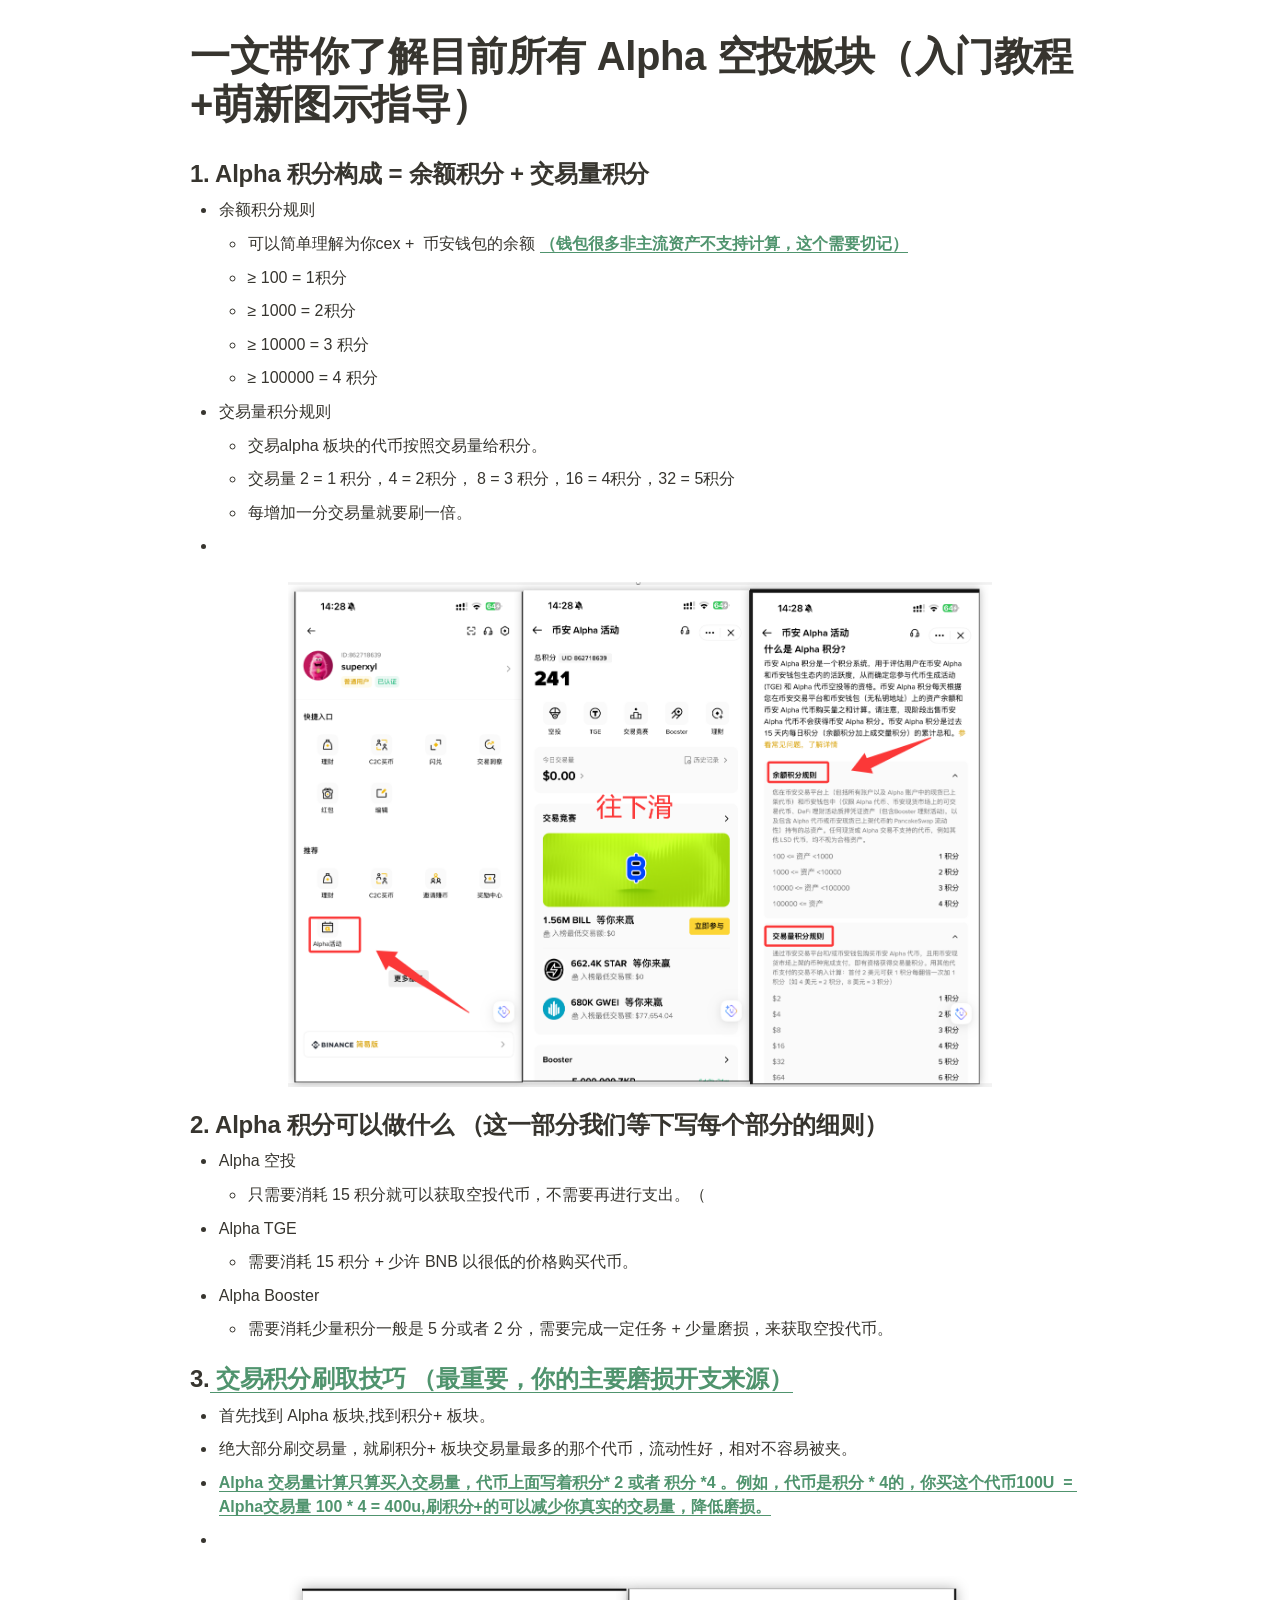
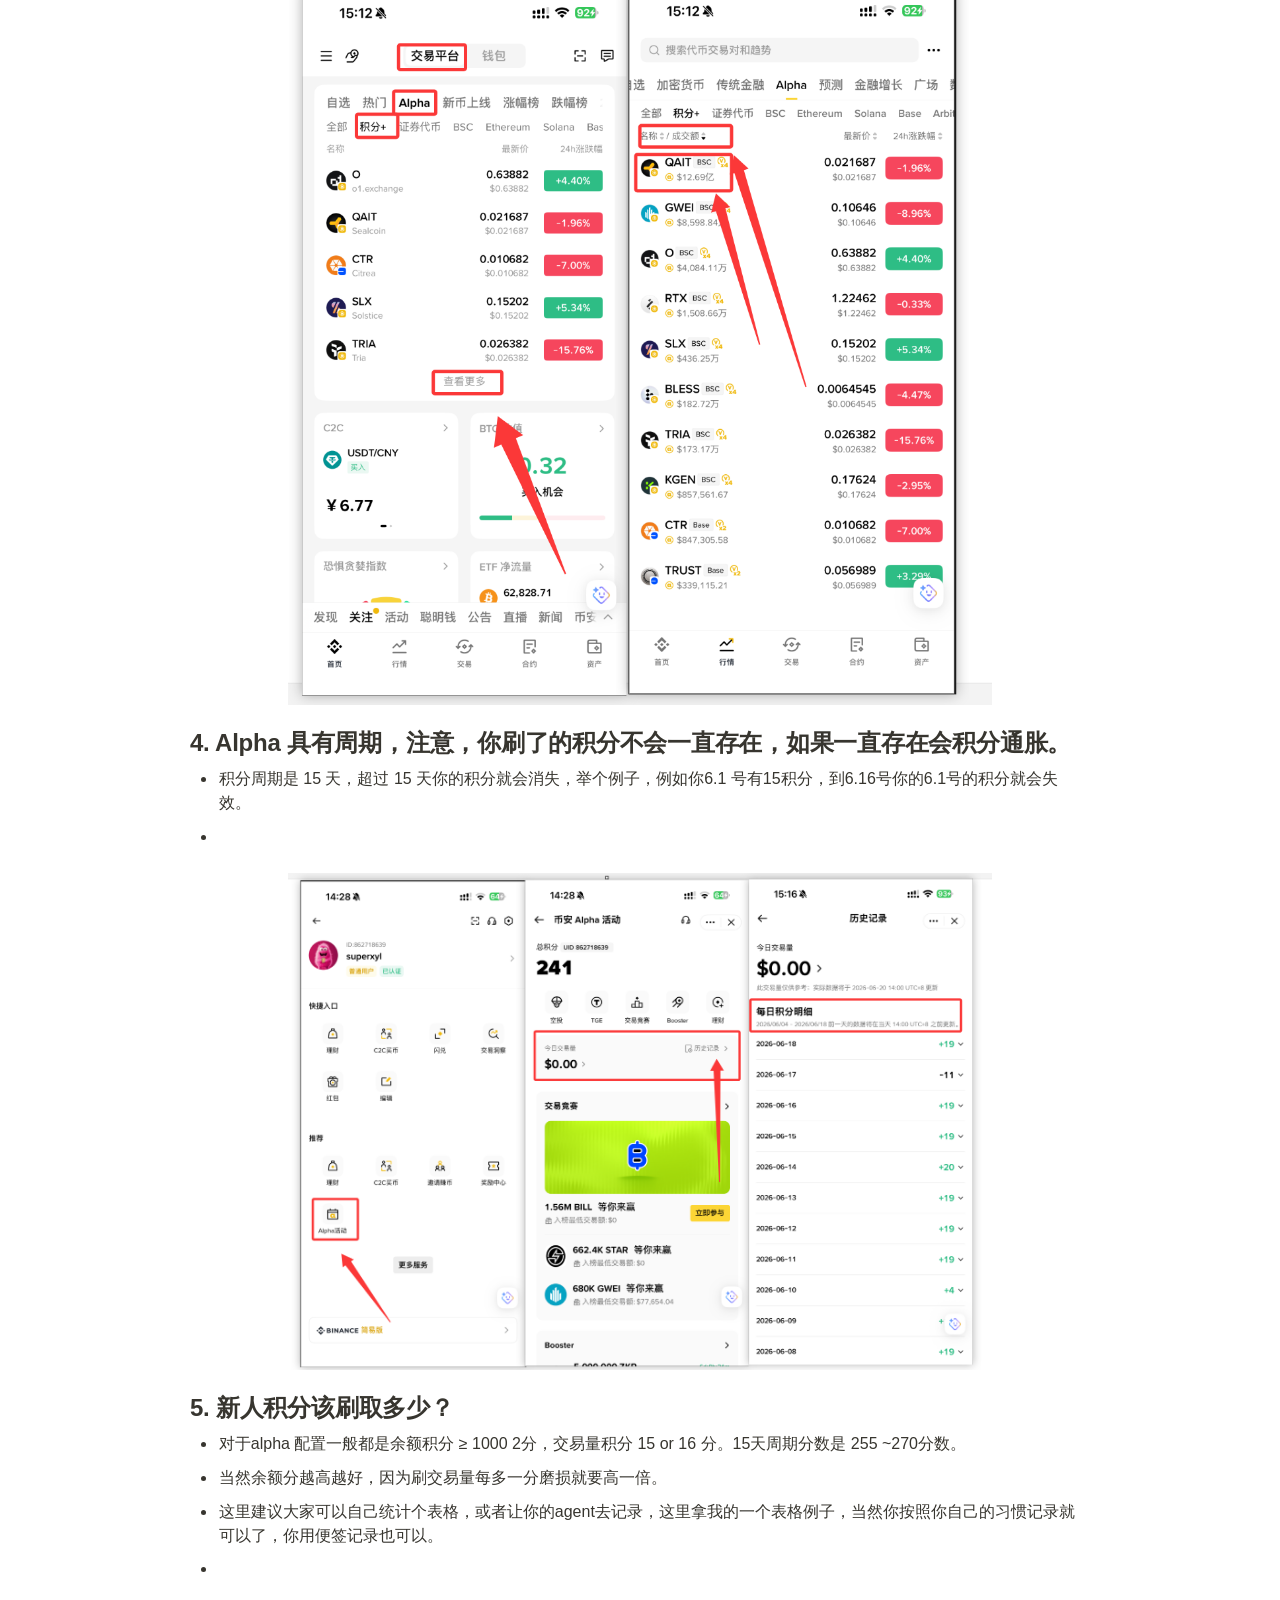
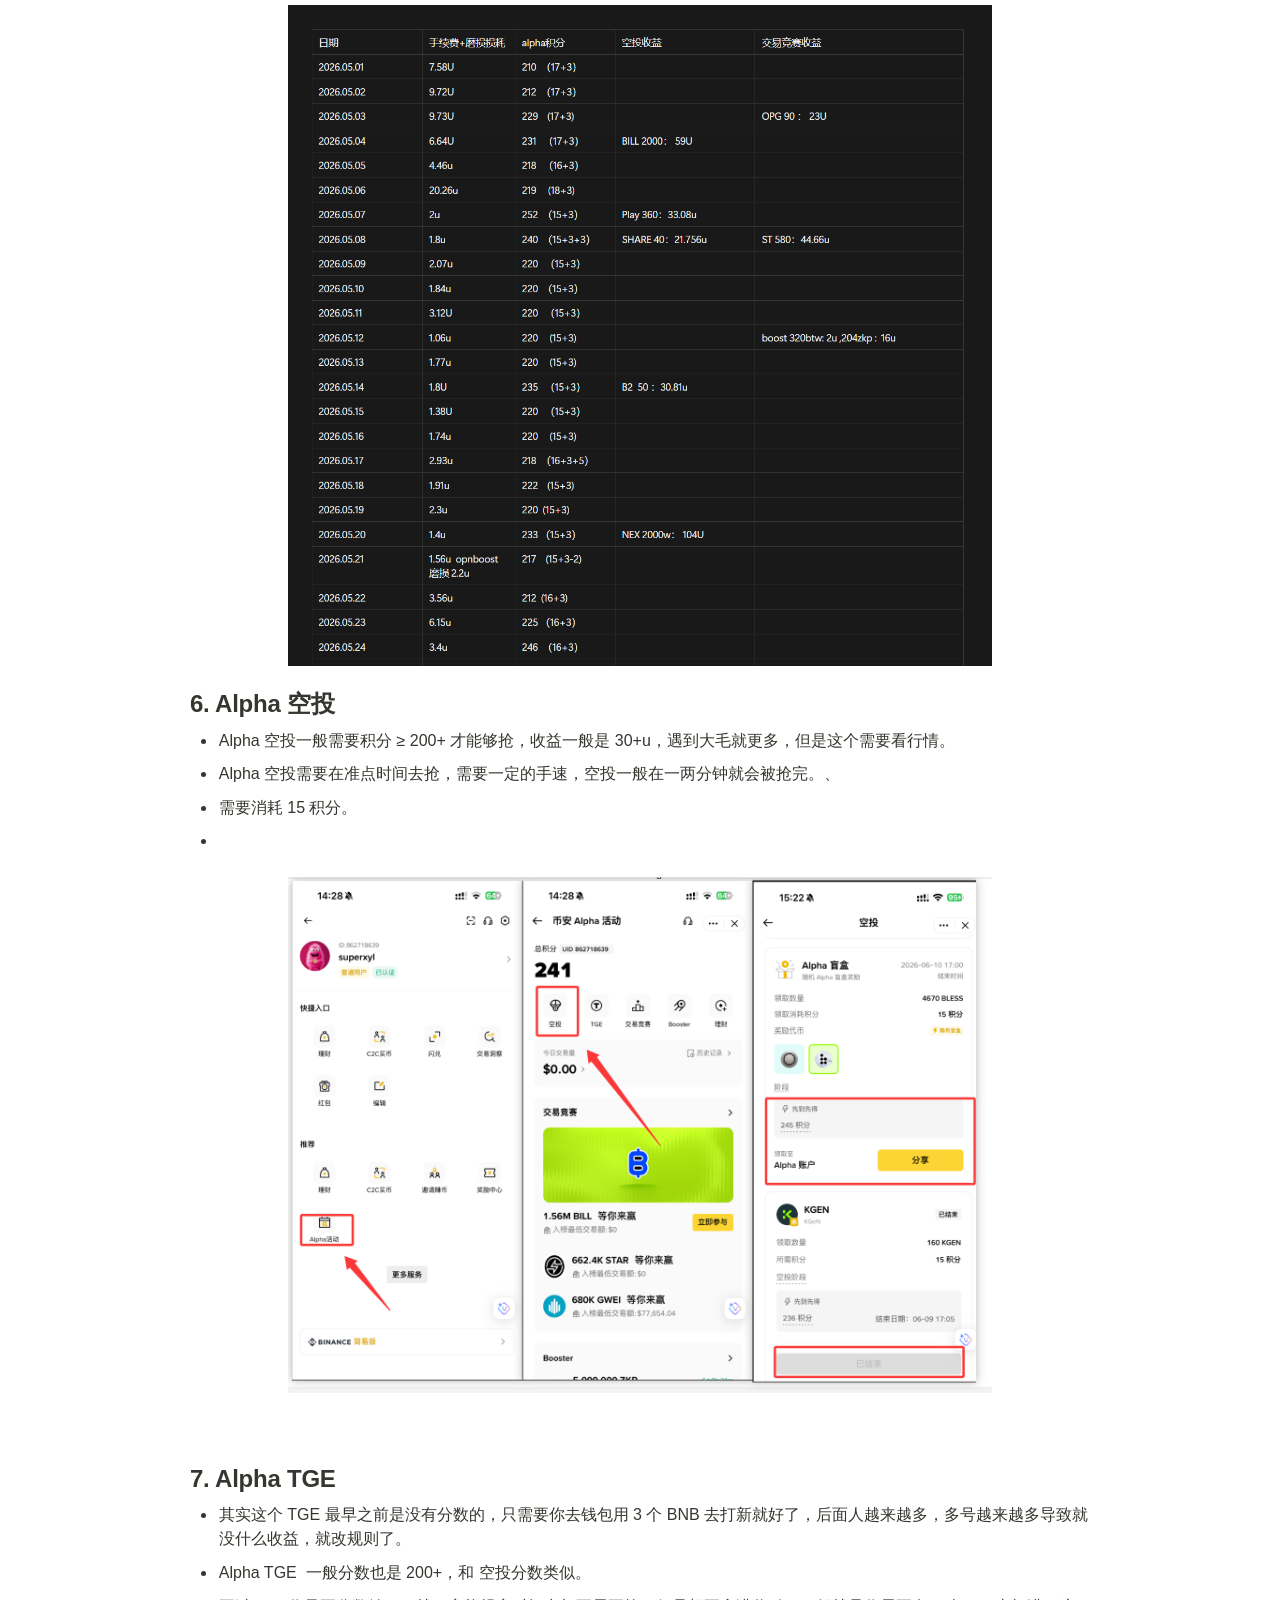
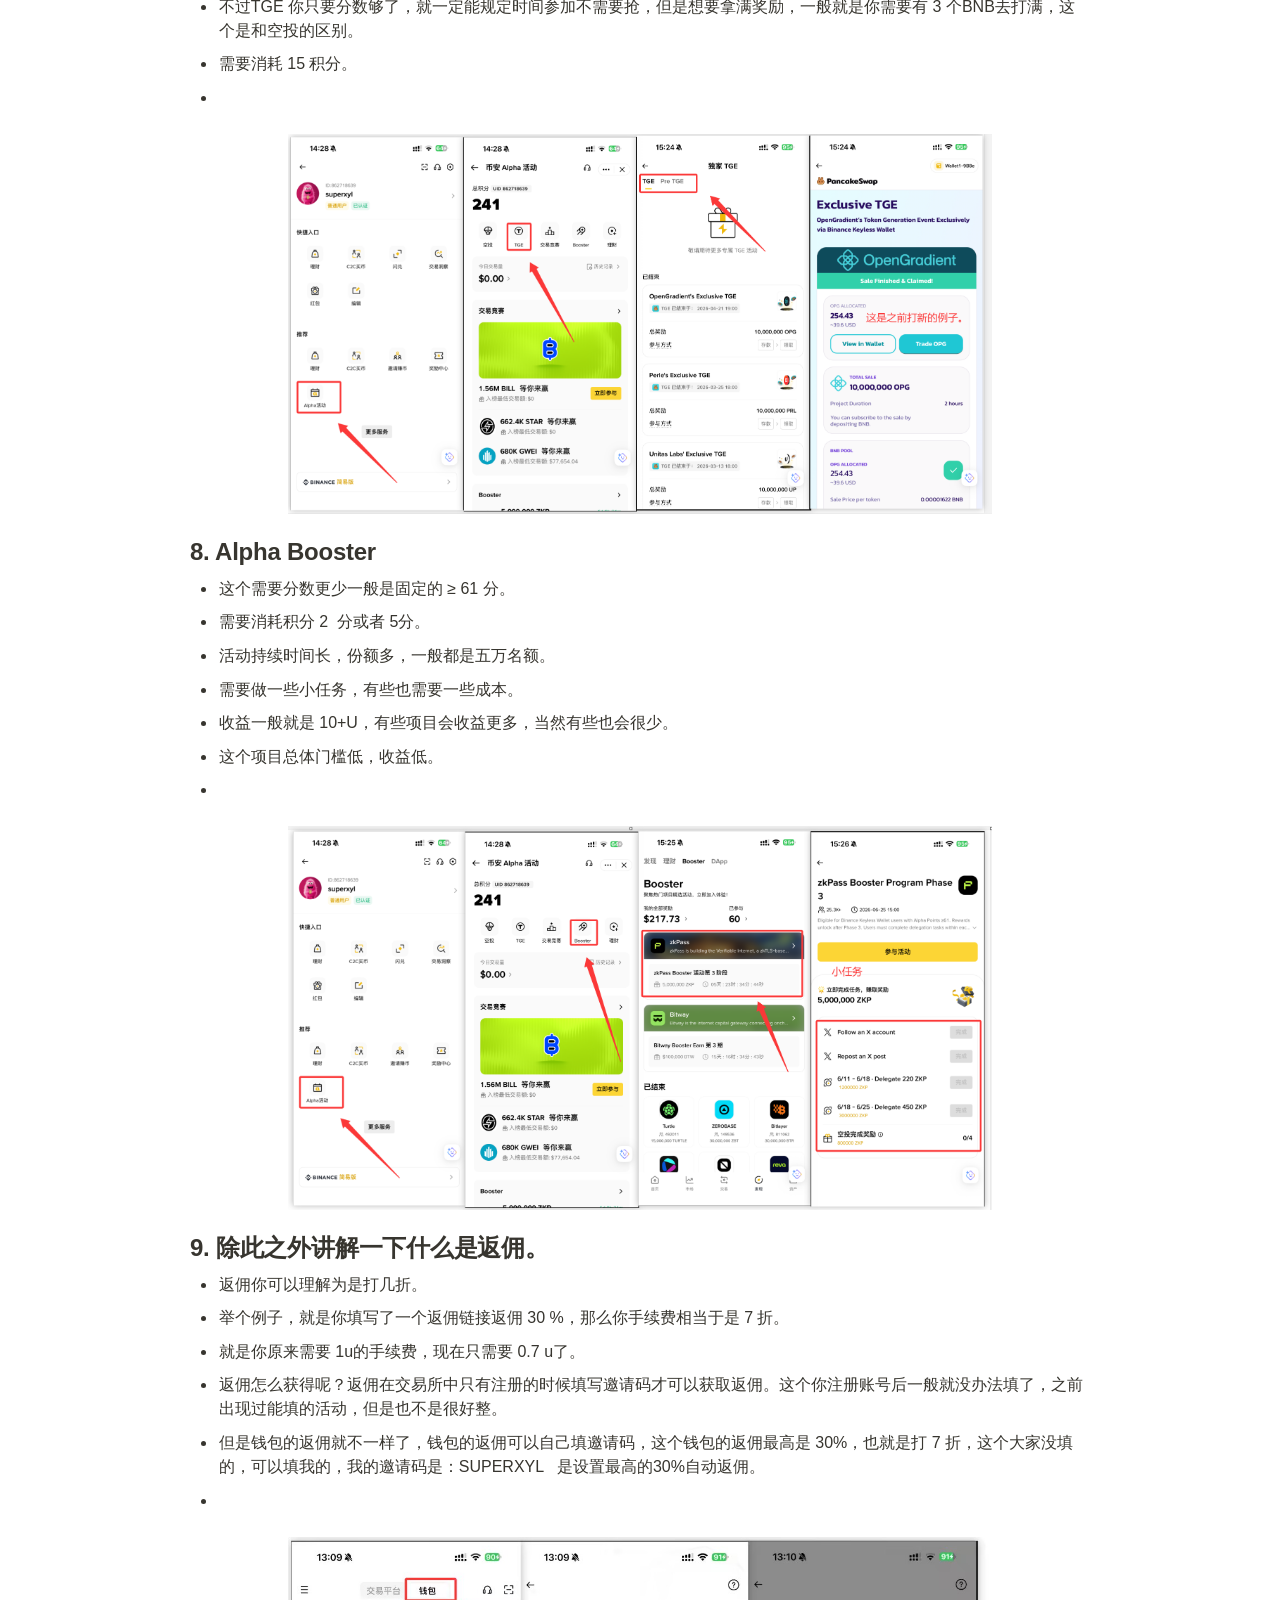
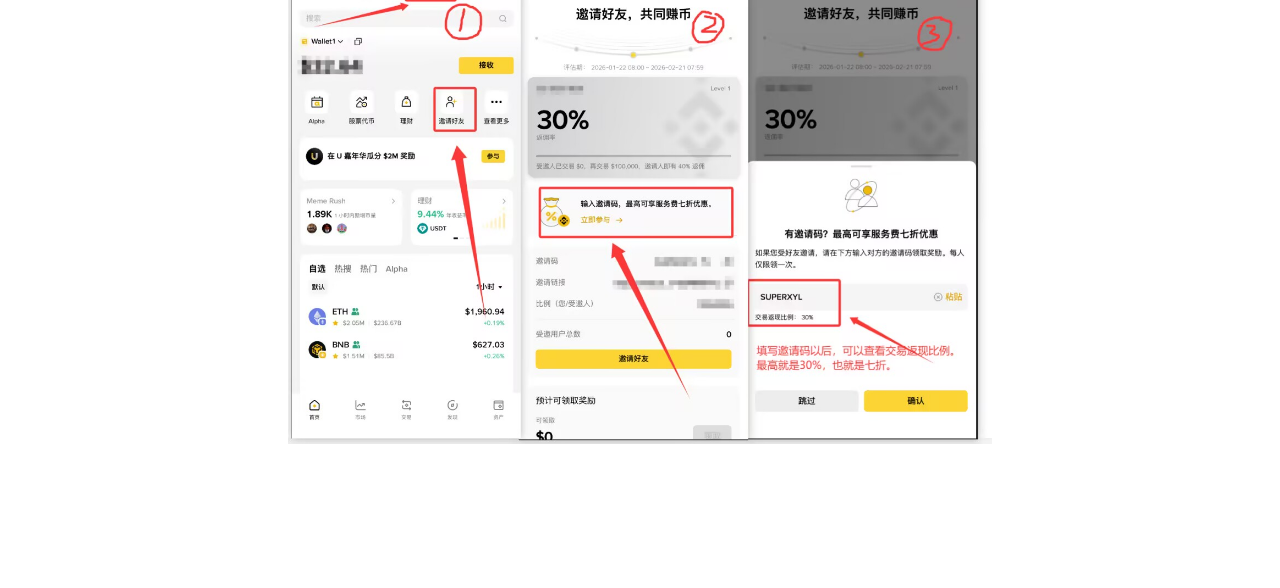
==== assets/tutorials/alpha-notion/index.html @ 0f8d26b8 "Embed Alpha Notion guide" ====
<html><head><meta http-equiv="Content-Type" content="text/html; charset=utf-8"/><title>一文带你了解目前所有 Alpha 空投板块（入门教程+萌新图示指导）</title><style>
/* cspell:disable-file */
/* webkit printing magic: print all background colors */
html {
	-webkit-print-color-adjust: exact;
}
* {
	box-sizing: border-box;
	-webkit-print-color-adjust: exact;
}

html,
body {
	margin: 0;
	padding: 0;
}
@media only screen {
	body {
		margin: 2em auto;
		max-width: 900px;
		color: rgb(55, 53, 47);
	}
}

body {
	line-height: 1.5;
	white-space: pre-wrap;
}

a,
a.visited {
	color: inherit;
	text-decoration: underline;
}

.pdf-relative-link-path {
	font-size: 80%;
	color: #444;
}

h1,
h2,
h3 {
	letter-spacing: -0.01em;
	line-height: 1.2;
	font-weight: 600;
	margin-bottom: 0;
}

/* Override strong tags inside headings to maintain consistent weight */
h1 strong,
h2 strong,
h3 strong {
	font-weight: 600;
}

.page-title {
	font-size: 2.5rem;
	font-weight: 700;
	margin-top: 0;
	margin-bottom: 0.75em;
}

h1 {
	font-size: 1.875rem;
	margin-top: 1.875rem;
}

h2 {
	font-size: 1.5rem;
	margin-top: 1.5rem;
}

h3 {
	font-size: 1.25rem;
	margin-top: 1.25rem;
}

.source {
	border: 1px solid #ddd;
	border-radius: 3px;
	padding: 1.5em;
	word-break: break-all;
}

.callout {
	border-radius: 10px;
	padding: 1rem;
}

figure {
	margin: 1.25em 0;
	page-break-inside: avoid;
}

figcaption {
	opacity: 0.5;
	font-size: 85%;
	margin-top: 0.5em;
}

mark {
	background-color: transparent;
}

.indented {
	padding-left: 1.5em;
}

hr {
	background: transparent;
	display: block;
	width: 100%;
	height: 1px;
	visibility: visible;
	border: none;
	border-bottom: 1px solid rgba(55, 53, 47, 0.09);
}

img {
	max-width: 100%;
}

@media only print {
	img {
		max-height: 100vh;
		object-fit: contain;
	}

	table.collection-content {
		width: 100%;
		table-layout: fixed;
	}

	table.collection-content th,
	table.collection-content td {
		overflow-wrap: anywhere;
	}

	table.collection-content td > .user,
	table.collection-content td > time {
		white-space: pre-wrap;
	}
}

@page {
	margin: 1in;
}

.collection-content-wrapper {
	overflow-x: auto;
}

@media only print {
	.collection-content-wrapper {
		overflow-x: visible;
	}
}

.collection-content {
	font-size: 0.875rem;
}

.collection-content td {
	white-space: pre-wrap;
	word-break: break-word;
}

.column-list {
	display: flex;
	gap: 46px;
}

.column {
	min-width: 0;
	overflow: hidden;
}

.column > *:first-child {
	margin-top: 0;
}

.table_of_contents-item {
	display: block;
	font-size: 0.875rem;
	line-height: 1.3;
	padding: 0.125rem;
}

.table_of_contents-indent-1 {
	margin-left: 1.5rem;
}

.table_of_contents-indent-2 {
	margin-left: 3rem;
}

.table_of_contents-indent-3 {
	margin-left: 4.5rem;
}

.table_of_contents-link {
	text-decoration: none;
	opacity: 0.7;
	border-bottom: 1px solid rgba(55, 53, 47, 0.18);
}

table,
th,
td {
	border: 1px solid rgba(55, 53, 47, 0.09);
}

table {
	border-collapse: collapse;
	border-left: none;
	border-right: none;
}

th,
td {
	font-weight: normal;
	padding: 0.25em 0.5em;
	line-height: 1.5;
	min-height: 1.5em;
	text-align: left;
}

th {
	color: rgba(55, 53, 47, 0.6);
}

ol,
ul {
	margin: 0;
	margin-block-start: 0.6em;
	margin-block-end: 0.6em;
}

li > ol:first-child,
li > ul:first-child {
	margin-block-start: 0.6em;
}

ul > li {
	list-style: disc;
}

ul.to-do-list {
	padding-inline-start: 0;
}

ul.to-do-list > li {
	list-style: none;
}

.to-do-children-checked {
	text-decoration: line-through;
	opacity: 0.375;
}

ul.toggle > li {
	list-style: none;
}

ul {
	padding-inline-start: 1.7em;
}

ul > li {
	padding-left: 0.1em;
}

ol {
	padding-inline-start: 1.6em;
}

ol.numbered-list.numbered-list-digits-2 {
	padding-inline-start: 2em;
}

ol.numbered-list.numbered-list-digits-3plus {
	padding-inline-start: 2.4em;
}

ol > li {
	padding-left: 0.2em;
}

.mono ol {
	padding-inline-start: 2em;
}

.mono ol > li {
	text-indent: -0.4em;
}

.toggle {
	padding-inline-start: 0em;
	list-style-type: none;
}

/* Indent toggle children */
.toggle > li > details {
	padding-left: 1.7em;
}

.toggle > li > details > summary {
	margin-left: -1.1em;
}

.selected-value {
	display: inline-block;
	padding: 0 0.5em;
	background: rgba(206, 205, 202, 0.5);
	border-radius: 3px;
	margin-right: 0.5em;
	margin-top: 0.3em;
	margin-bottom: 0.3em;
	white-space: nowrap;
}

.collection-title {
	display: inline-block;
	margin-right: 1em;
}

.page-description {
	margin-bottom: 2em;
}

.simple-table {
	margin-top: 1em;
	font-size: 0.875rem;
	empty-cells: show;
}
.simple-table td {
	height: 29px;
	min-width: 120px;
}

.simple-table th {
	height: 29px;
	min-width: 120px;
}

.simple-table-header-color {
	background: rgb(247, 246, 243);
	color: black;
}
.simple-table-header {
	font-weight: 500;
}

time {
	opacity: 0.5;
}

.icon {
	display: inline-flex;
	align-items: center;
	justify-content: center;
	max-width: 1.2em;
	max-height: 1.2em;
	text-decoration: none;
	vertical-align: text-bottom;
	margin-right: 0.5em;
}

img.icon {
	border-radius: 3px;
}

.callout img.notion-static-icon {
	width: 1em;
	height: 1em;
}

.callout p {
	margin: 0;
}

.callout h1,
.callout h2,
.callout h3 {
	margin: 0 0 0.6rem;
}

.user-icon {
	width: 1.5em;
	height: 1.5em;
	border-radius: 100%;
	margin-right: 0.5rem;
}

.user-icon-inner {
	font-size: 0.8em;
}

.text-icon {
	border: 1px solid #000;
	text-align: center;
}

.page-cover-image {
	display: block;
	object-fit: cover;
	width: 100%;
	max-height: 30vh;
}

.page-header-icon {
	font-size: 3rem;
	margin-bottom: 1rem;
}

.page-header-icon-with-cover {
	margin-top: -0.72em;
	margin-left: 0.07em;
}

.page-header-icon img {
	border-radius: 3px;
}

.link-to-page {
	margin: 1em 0;
	padding: 0;
	border: none;
	font-weight: 500;
}

p > .user {
	opacity: 0.5;
}

td > .user,
td > time {
	white-space: nowrap;
}

input[type="checkbox"] {
	transform: scale(1.5);
	margin-right: 0.6em;
	vertical-align: middle;
}

p {
	margin-top: 0.5em;
	margin-bottom: 0.5em;
}

.image {
	border: none;
	margin: 1.5em 0;
	padding: 0;
	border-radius: 0;
	text-align: center;
}

.code,
code {
	background: rgba(135, 131, 120, 0.15);
	border-radius: 3px;
	padding: 0.2em 0.4em;
	border-radius: 3px;
	font-size: 85%;
	tab-size: 2;
}

code {
	color: #eb5757;
}

.code {
	padding: 1.5em 1em;
}

.code-wrap {
	white-space: pre-wrap;
	word-break: break-all;
}

.code > code {
	background: none;
	padding: 0;
	font-size: 100%;
	color: inherit;
}

blockquote {
	font-size: 1em;
	margin: 1em 0;
	padding-left: 1em;
	border-left: 3px solid rgb(55, 53, 47);
}

blockquote.quote-large {
	font-size: 1.25em;
}

.bookmark {
	text-decoration: none;
	max-height: 8em;
	padding: 0;
	display: flex;
	width: 100%;
	align-items: stretch;
}

.bookmark-title {
	font-size: 0.85em;
	overflow: hidden;
	text-overflow: ellipsis;
	height: 1.75em;
	white-space: nowrap;
}

.bookmark-text {
	display: flex;
	flex-direction: column;
}

.bookmark-info {
	flex: 4 1 180px;
	padding: 12px 14px 14px;
	display: flex;
	flex-direction: column;
	justify-content: space-between;
}

.bookmark-image {
	width: 33%;
	flex: 1 1 180px;
	display: block;
	position: relative;
	object-fit: cover;
	border-radius: 1px;
}

.bookmark-description {
	color: rgba(55, 53, 47, 0.6);
	font-size: 0.75em;
	overflow: hidden;
	max-height: 4.5em;
	word-break: break-word;
}

.bookmark-href {
	font-size: 0.75em;
	margin-top: 0.25em;
}

.sans { font-family: ui-sans-serif, -apple-system, BlinkMacSystemFont, "Segoe UI Variable Display", "Segoe UI", Helvetica, "Apple Color Emoji", "Noto Sans Arabic", "Noto Sans Hebrew", Arial, sans-serif, "Segoe UI Emoji", "Segoe UI Symbol"; }
.code { font-family: "SFMono-Regular", Menlo, Consolas, "PT Mono", "Liberation Mono", Courier, monospace; }
.serif { font-family: Lyon-Text, Georgia, ui-serif, serif; }
.mono { font-family: iawriter-mono, Nitti, Menlo, Courier, monospace; }
.pdf .sans { font-family: Inter, ui-sans-serif, -apple-system, BlinkMacSystemFont, "Segoe UI Variable Display", "Segoe UI", Helvetica, "Apple Color Emoji", "Noto Sans Arabic", "Noto Sans Hebrew", Arial, sans-serif, "Segoe UI Emoji", "Segoe UI Symbol", 'Twemoji', 'Noto Color Emoji', 'Noto Sans CJK JP'; }
.pdf:lang(zh-CN) .sans { font-family: Inter, ui-sans-serif, -apple-system, BlinkMacSystemFont, "Segoe UI Variable Display", "Segoe UI", Helvetica, "Apple Color Emoji", "Noto Sans Arabic", "Noto Sans Hebrew", Arial, sans-serif, "Segoe UI Emoji", "Segoe UI Symbol", 'Twemoji', 'Noto Color Emoji', 'Noto Sans CJK SC'; }
.pdf:lang(zh-TW) .sans { font-family: Inter, ui-sans-serif, -apple-system, BlinkMacSystemFont, "Segoe UI Variable Display", "Segoe UI", Helvetica, "Apple Color Emoji", "Noto Sans Arabic", "Noto Sans Hebrew", Arial, sans-serif, "Segoe UI Emoji", "Segoe UI Symbol", 'Twemoji', 'Noto Color Emoji', 'Noto Sans CJK TC'; }
.pdf:lang(ko-KR) .sans { font-family: Inter, ui-sans-serif, -apple-system, BlinkMacSystemFont, "Segoe UI Variable Display", "Segoe UI", Helvetica, "Apple Color Emoji", "Noto Sans Arabic", "Noto Sans Hebrew", Arial, sans-serif, "Segoe UI Emoji", "Segoe UI Symbol", 'Twemoji', 'Noto Color Emoji', 'Noto Sans CJK KR'; }
.pdf .code { font-family: Source Code Pro, "SFMono-Regular", Menlo, Consolas, "PT Mono", "Liberation Mono", Courier, monospace, 'Twemoji', 'Noto Color Emoji', 'Noto Sans Mono CJK JP'; }
.pdf:lang(zh-CN) .code { font-family: Source Code Pro, "SFMono-Regular", Menlo, Consolas, "PT Mono", "Liberation Mono", Courier, monospace, 'Twemoji', 'Noto Color Emoji', 'Noto Sans Mono CJK SC'; }
.pdf:lang(zh-TW) .code { font-family: Source Code Pro, "SFMono-Regular", Menlo, Consolas, "PT Mono", "Liberation Mono", Courier, monospace, 'Twemoji', 'Noto Color Emoji', 'Noto Sans Mono CJK TC'; }
.pdf:lang(ko-KR) .code { font-family: Source Code Pro, "SFMono-Regular", Menlo, Consolas, "PT Mono", "Liberation Mono", Courier, monospace, 'Twemoji', 'Noto Color Emoji', 'Noto Sans Mono CJK KR'; }
.pdf .serif { font-family: PT Serif, Lyon-Text, Georgia, ui-serif, serif, 'Twemoji', 'Noto Color Emoji', 'Noto Serif CJK JP'; }
.pdf:lang(zh-CN) .serif { font-family: PT Serif, Lyon-Text, Georgia, ui-serif, serif, 'Twemoji', 'Noto Color Emoji', 'Noto Serif CJK SC'; }
.pdf:lang(zh-TW) .serif { font-family: PT Serif, Lyon-Text, Georgia, ui-serif, serif, 'Twemoji', 'Noto Color Emoji', 'Noto Serif CJK TC'; }
.pdf:lang(ko-KR) .serif { font-family: PT Serif, Lyon-Text, Georgia, ui-serif, serif, 'Twemoji', 'Noto Color Emoji', 'Noto Serif CJK KR'; }
.pdf .mono { font-family: PT Mono, iawriter-mono, Nitti, Menlo, Courier, monospace, 'Twemoji', 'Noto Color Emoji', 'Noto Sans Mono CJK JP'; }
.pdf:lang(zh-CN) .mono { font-family: PT Mono, iawriter-mono, Nitti, Menlo, Courier, monospace, 'Twemoji', 'Noto Color Emoji', 'Noto Sans Mono CJK SC'; }
.pdf:lang(zh-TW) .mono { font-family: PT Mono, iawriter-mono, Nitti, Menlo, Courier, monospace, 'Twemoji', 'Noto Color Emoji', 'Noto Sans Mono CJK TC'; }
.pdf:lang(ko-KR) .mono { font-family: PT Mono, iawriter-mono, Nitti, Menlo, Courier, monospace, 'Twemoji', 'Noto Color Emoji', 'Noto Sans Mono CJK KR'; }
.highlight-default {
	color: rgba(44, 44, 43, 1);
}
.highlight-gray {
	color: rgba(125, 122, 117, 1);
	fill: rgba(125, 122, 117, 1);
}
.highlight-brown {
	color: rgba(159, 118, 90, 1);
	fill: rgba(159, 118, 90, 1);
}
.highlight-orange {
	color: rgba(210, 123, 45, 1);
	fill: rgba(210, 123, 45, 1);
}
.highlight-yellow {
	color: rgba(203, 148, 52, 1);
	fill: rgba(203, 148, 52, 1);
}
.highlight-teal {
	color: rgba(80, 148, 110, 1);
	fill: rgba(80, 148, 110, 1);
}
.highlight-blue {
	color: rgba(56, 125, 201, 1);
	fill: rgba(56, 125, 201, 1);
}
.highlight-purple {
	color: rgba(154, 107, 180, 1);
	fill: rgba(154, 107, 180, 1);
}
.highlight-pink {
	color: rgba(193, 76, 138, 1);
	fill: rgba(193, 76, 138, 1);
}
.highlight-red {
	color: rgba(207, 81, 72, 1);
	fill: rgba(207, 81, 72, 1);
}
.highlight-default_background {
	color: rgba(44, 44, 43, 1);
}
.highlight-gray_background {
	background: rgba(42, 28, 0, 0.07);
}
.highlight-brown_background {
	background: rgba(139, 46, 0, 0.086);
}
.highlight-orange_background {
	background: rgba(224, 101, 1, 0.129);
}
.highlight-yellow_background {
	background: rgba(211, 168, 0, 0.137);
}
.highlight-teal_background {
	background: rgba(0, 100, 45, 0.09);
}
.highlight-blue_background {
	background: rgba(0, 124, 215, 0.094);
}
.highlight-purple_background {
	background: rgba(102, 0, 178, 0.078);
}
.highlight-pink_background {
	background: rgba(197, 0, 93, 0.086);
}
.highlight-red_background {
	background: rgba(223, 22, 0, 0.094);
}
.block-color-default {
	color: inherit;
	fill: inherit;
}
.block-color-gray {
	color: rgba(125, 122, 117, 1);
	fill: rgba(125, 122, 117, 1);
}
.block-color-brown {
	color: rgba(159, 118, 90, 1);
	fill: rgba(159, 118, 90, 1);
}
.block-color-orange {
	color: rgba(210, 123, 45, 1);
	fill: rgba(210, 123, 45, 1);
}
.block-color-yellow {
	color: rgba(203, 148, 52, 1);
	fill: rgba(203, 148, 52, 1);
}
.block-color-teal {
	color: rgba(80, 148, 110, 1);
	fill: rgba(80, 148, 110, 1);
}
.block-color-blue {
	color: rgba(56, 125, 201, 1);
	fill: rgba(56, 125, 201, 1);
}
.block-color-purple {
	color: rgba(154, 107, 180, 1);
	fill: rgba(154, 107, 180, 1);
}
.block-color-pink {
	color: rgba(193, 76, 138, 1);
	fill: rgba(193, 76, 138, 1);
}
.block-color-red {
	color: rgba(207, 81, 72, 1);
	fill: rgba(207, 81, 72, 1);
}
.block-color-default_background {
	color: inherit;
	fill: inherit;
}
.block-color-gray_background {
	background: rgba(240, 239, 237, 1);
}
.block-color-brown_background {
	background: rgba(245, 237, 233, 1);
}
.block-color-orange_background {
	background: rgba(251, 235, 222, 1);
}
.block-color-yellow_background {
	background: rgba(249, 243, 220, 1);
}
.block-color-teal_background {
	background: rgba(232, 241, 236, 1);
}
.block-color-blue_background {
	background: rgba(229, 242, 252, 1);
}
.block-color-purple_background {
	background: rgba(243, 235, 249, 1);
}
.block-color-pink_background {
	background: rgba(250, 233, 241, 1);
}
.block-color-red_background {
	background: rgba(252, 233, 231, 1);
}
.select-value-color-default { background-color: rgba(42, 28, 0, 0.07); }
.select-value-color-gray { background-color: rgba(28, 19, 1, 0.11); }
.select-value-color-brown { background-color: rgba(127, 51, 0, 0.156); }
.select-value-color-orange { background-color: rgba(196, 88, 0, 0.203); }
.select-value-color-yellow { background-color: rgba(209, 156, 0, 0.282); }
.select-value-color-green { background-color: rgba(0, 96, 38, 0.156); }
.select-value-color-blue { background-color: rgba(0, 118, 217, 0.203); }
.select-value-color-purple { background-color: rgba(92, 0, 163, 0.141); }
.select-value-color-pink { background-color: rgba(183, 0, 78, 0.152); }
.select-value-color-red { background-color: rgba(206, 24, 0, 0.164); }

.checkbox {
	display: inline-flex;
	vertical-align: text-bottom;
	width: 16;
	height: 16;
	background-size: 16px;
	margin-left: 2px;
	margin-right: 5px;
}

.checkbox-on {
	background-image: url("data:image/svg+xml;charset=UTF-8,%3Csvg%20width%3D%2216%22%20height%3D%2216%22%20viewBox%3D%220%200%2016%2016%22%20fill%3D%22none%22%20xmlns%3D%22http%3A%2F%2Fwww.w3.org%2F2000%2Fsvg%22%3E%0A%3Crect%20width%3D%2216%22%20height%3D%2216%22%20fill%3D%22%2358A9D7%22%2F%3E%0A%3Cpath%20d%3D%22M6.71429%2012.2852L14%204.9995L12.7143%203.71436L6.71429%209.71378L3.28571%206.2831L2%207.57092L6.71429%2012.2852Z%22%20fill%3D%22white%22%2F%3E%0A%3C%2Fsvg%3E");
}

.checkbox-off {
	background-image: url("data:image/svg+xml;charset=UTF-8,%3Csvg%20width%3D%2216%22%20height%3D%2216%22%20viewBox%3D%220%200%2016%2016%22%20fill%3D%22none%22%20xmlns%3D%22http%3A%2F%2Fwww.w3.org%2F2000%2Fsvg%22%3E%0A%3Crect%20x%3D%220.75%22%20y%3D%220.75%22%20width%3D%2214.5%22%20height%3D%2214.5%22%20fill%3D%22white%22%20stroke%3D%22%2336352F%22%20stroke-width%3D%221.5%22%2F%3E%0A%3C%2Fsvg%3E");
}
	
</style></head><body><article id="3847eb8c-e132-800d-9463-ddf21a50b45d" class="page sans"><header><h1 class="page-title" dir="auto">一文带你了解目前所有 Alpha 空投板块（入门教程+萌新图示指导）</h1><p class="page-description" dir="auto"></p></header><div class="page-body"><div style="display:contents" dir="auto"><h2 id="3847eb8c-e132-80e0-8a97-e5e31a679a03" class="">1. Alpha 积分构成 = 余额积分 + 交易量积分</h2></div><div style="display:contents" dir="auto"><ul id="3847eb8c-e132-8072-8ea9-e61024bc5255" class="bulleted-list"><li style="list-style-type:disc">余额积分规则<div style="display:contents" dir="auto"><ul id="3847eb8c-e132-80a6-a7ec-c802c606e088" class="bulleted-list"><li style="list-style-type:circle">可以简单理解为你cex +  币安钱包的余额 <mark class="highlight-teal"><strong><span style="border-bottom:0.05em solid">（钱包很多非主流资产不支持计算，这个需要切记）</span></strong></mark></li></ul></div><div style="display:contents" dir="auto"><ul id="3847eb8c-e132-80bd-b6e8-c25e17a3fdfe" class="bulleted-list"><li style="list-style-type:circle">≥ 100 = 1积分</li></ul></div><div style="display:contents" dir="auto"><ul id="3847eb8c-e132-8098-a21e-caf70ab46f22" class="bulleted-list"><li style="list-style-type:circle">≥ 1000 = 2积分</li></ul></div><div style="display:contents" dir="auto"><ul id="3847eb8c-e132-8030-85fe-c70f91c2daff" class="bulleted-list"><li style="list-style-type:circle">≥ 10000 = 3 积分</li></ul></div><div style="display:contents" dir="auto"><ul id="3847eb8c-e132-8006-97df-ced934ede4f1" class="bulleted-list"><li style="list-style-type:circle">≥ 100000 = 4 积分 </li></ul></div></li></ul></div><div style="display:contents" dir="auto"><ul id="3847eb8c-e132-80a9-bbb9-ef3836c485fb" class="bulleted-list"><li style="list-style-type:disc">交易量积分规则<div style="display:contents" dir="auto"><ul id="3847eb8c-e132-8006-af65-fdecef931852" class="bulleted-list"><li style="list-style-type:circle">交易alpha 板块的代币按照交易量给积分。</li></ul></div><div style="display:contents" dir="auto"><ul id="3847eb8c-e132-8089-9e0c-fda98c993a7c" class="bulleted-list"><li style="list-style-type:circle">交易量 2 = 1 积分，4 = 2积分， 8 = 3 积分，16 = 4积分，32 = 5积分</li></ul></div><div style="display:contents" dir="auto"><ul id="3847eb8c-e132-8065-9c22-c973fedbf82f" class="bulleted-list"><li style="list-style-type:circle">每增加一分交易量就要刷一倍。  </li></ul></div></li></ul></div><div style="display:contents" dir="auto"><ul id="3847eb8c-e132-80e5-9ed4-c2829a090872" class="bulleted-list"><li style="list-style-type:disc"></li></ul></div><div style="display:contents" dir="ltr"><figure id="3847eb8c-e132-807d-bcb5-fc4627f9f1b8" class="image"><a href="image.png"><img style="width:703.9874877929688px" src="image.png"/></a></figure></div><div style="display:contents" dir="auto"><h2 id="3847eb8c-e132-806d-89c8-df780613e0ce" class="">2. Alpha 积分可以做什么 （这一部分我们等下写每个部分的细则）</h2></div><div style="display:contents" dir="auto"><ul id="3847eb8c-e132-8071-9229-efd34a201cc2" class="bulleted-list"><li style="list-style-type:disc">Alpha 空投  <div style="display:contents" dir="auto"><ul id="3847eb8c-e132-8013-b0ad-e095e3db9263" class="bulleted-list"><li style="list-style-type:circle">只需要消耗 15 积分就可以获取空投代币，不需要再进行支出。（</li></ul></div></li></ul></div><div style="display:contents" dir="auto"><ul id="3847eb8c-e132-803b-a34b-d476f4745141" class="bulleted-list"><li style="list-style-type:disc">Alpha TGE<div style="display:contents" dir="auto"><ul id="3847eb8c-e132-80eb-9e25-e14b21af1e96" class="bulleted-list"><li style="list-style-type:circle">需要消耗 15 积分 + 少许 BNB 以很低的价格购买代币。</li></ul></div></li></ul></div><div style="display:contents" dir="auto"><ul id="3847eb8c-e132-8077-8340-dd9374e5c7b2" class="bulleted-list"><li style="list-style-type:disc">Alpha Booster<div style="display:contents" dir="auto"><ul id="3847eb8c-e132-801a-a009-c1a4e0ca714e" class="bulleted-list"><li style="list-style-type:circle">需要消耗少量积分一般是 5 分或者 2 分，需要完成一定任务 + 少量磨损，来获取空投代币。</li></ul></div></li></ul></div><div style="display:contents" dir="auto"><h2 id="3847eb8c-e132-8060-bedf-d38e1ebf51bd" class="">3.<mark class="highlight-teal"><strong><span style="border-bottom:0.05em solid"> 交易积分刷取技巧 （最重要，你的主要磨损开支来源）</span></strong></mark></h2></div><div style="display:contents" dir="auto"><ul id="3847eb8c-e132-80f1-b228-e484fea980c9" class="bulleted-list"><li style="list-style-type:disc">首先找到 Alpha 板块,找到积分+ 板块。</li></ul></div><div style="display:contents" dir="auto"><ul id="3847eb8c-e132-80b6-a8dc-cc18fa91ea94" class="bulleted-list"><li style="list-style-type:disc">绝大部分刷交易量，就刷积分+ 板块交易量最多的那个代币，流动性好，相对不容易被夹。</li></ul></div><div style="display:contents" dir="auto"><ul id="3847eb8c-e132-8020-b519-d1324b3f3d5c" class="bulleted-list"><li style="list-style-type:disc"><mark class="highlight-teal"><strong><span style="border-bottom:0.05em solid">Alpha 交易量计算只算买入交易量，代币上面写着积分* 2 或者 积分 *4 。例如，代币是积分 * 4的，你买这个代币100U  = Alpha交易量 100 * 4 = 400u,刷积分+的可以减少你真实的交易量，降低磨损。</span></strong></mark></li></ul></div><div style="display:contents" dir="auto"><ul id="3847eb8c-e132-80c9-bd13-ce036d5076a0" class="bulleted-list"><li style="list-style-type:disc"></li></ul></div><div style="display:contents" dir="ltr"><figure id="3847eb8c-e132-8026-bc86-f0108491f2dd" class="image"><a href="image%201.png"><img style="width:703.9874877929688px" src="image%201.png"/></a></figure></div><div style="display:contents" dir="auto"><h2 id="3847eb8c-e132-80e6-9d33-d78d89057d2b" class="">4. Alpha 具有周期，注意，你刷了的积分不会一直存在，如果一直存在会积分通胀。</h2></div><div style="display:contents" dir="auto"><ul id="3847eb8c-e132-8058-907e-f700ba48505c" class="bulleted-list"><li style="list-style-type:disc">积分周期是 15 天，超过 15 天你的积分就会消失，举个例子，例如你6.1 号有15积分，到6.16号你的6.1号的积分就会失效。</li></ul></div><div style="display:contents" dir="auto"><ul id="3847eb8c-e132-8001-9201-e8c686ffbe99" class="bulleted-list"><li style="list-style-type:disc"></li></ul></div><div style="display:contents" dir="ltr"><figure id="3847eb8c-e132-8099-a160-d8d4f5552f50" class="image"><a href="image%202.png"><img style="width:703.9874877929688px" src="image%202.png"/></a></figure></div><div style="display:contents" dir="auto"><h2 id="3847eb8c-e132-8033-8dca-d00b17e24529" class="">5. 新人积分该刷取多少？</h2></div><div style="display:contents" dir="auto"><ul id="3847eb8c-e132-80ac-92dd-e0339e31fcae" class="bulleted-list"><li style="list-style-type:disc">对于alpha 配置一般都是余额积分 ≥ 1000 2分，交易量积分 15 or 16 分。15天周期分数是 255 ~270分数。</li></ul></div><div style="display:contents" dir="auto"><ul id="3847eb8c-e132-806c-91de-ecd14edcd887" class="bulleted-list"><li style="list-style-type:disc">当然余额分越高越好，因为刷交易量每多一分磨损就要高一倍。</li></ul></div><div style="display:contents" dir="auto"><ul id="3847eb8c-e132-808d-a308-e1aa75309324" class="bulleted-list"><li style="list-style-type:disc">这里建议大家可以自己统计个表格，或者让你的agent去记录，这里拿我的一个表格例子，当然你按照你自己的习惯记录就可以了，你用便签记录也可以。</li></ul></div><div style="display:contents" dir="auto"><ul id="3847eb8c-e132-8005-8b08-f7f773c53b49" class="bulleted-list"><li style="list-style-type:disc"></li></ul></div><div style="display:contents" dir="ltr"><figure id="3847eb8c-e132-80dc-b9eb-ca29777823b2" class="image"><a href="image%203.png"><img style="width:703.9750366210938px" src="image%203.png"/></a></figure></div><div style="display:contents" dir="auto"><h2 id="3847eb8c-e132-80a4-b1d0-e2e8523e0d99" class="">6. Alpha 空投</h2></div><div style="display:contents" dir="auto"><ul id="3847eb8c-e132-8018-a25a-dbd0287504a6" class="bulleted-list"><li style="list-style-type:disc">Alpha 空投一般需要积分 ≥ 200+ 才能够抢，收益一般是 30+u，遇到大毛就更多，但是这个需要看行情。</li></ul></div><div style="display:contents" dir="auto"><ul id="3847eb8c-e132-8061-bfed-dfe932a393b8" class="bulleted-list"><li style="list-style-type:disc">Alpha 空投需要在准点时间去抢，需要一定的手速，空投一般在一两分钟就会被抢完。、</li></ul></div><div style="display:contents" dir="auto"><ul id="3847eb8c-e132-80e4-a747-e8e4a03f36cd" class="bulleted-list"><li style="list-style-type:disc">需要消耗 15 积分。</li></ul></div><div style="display:contents" dir="auto"><ul id="3847eb8c-e132-808a-957f-eb1473728201" class="bulleted-list"><li style="list-style-type:disc"></li></ul></div><div style="display:contents" dir="ltr"><figure id="3847eb8c-e132-80a9-a8f9-f6f869c47918" class="image"><a href="image%204.png"><img style="width:703.9874877929688px" src="image%204.png"/></a></figure></div><div style="display:contents" dir="auto"><p id="3847eb8c-e132-80d6-964d-cc1ee183652b" class="">
</p></div><div style="display:contents" dir="auto"><h2 id="3847eb8c-e132-8092-9794-e52a0481c200" class="">7. Alpha TGE</h2></div><div style="display:contents" dir="auto"><ul id="3847eb8c-e132-804c-9e1e-cabc98cb5eae" class="bulleted-list"><li style="list-style-type:disc">其实这个 TGE 最早之前是没有分数的，只需要你去钱包用 3 个 BNB 去打新就好了，后面人越来越多，多号越来越多导致就没什么收益，就改规则了。</li></ul></div><div style="display:contents" dir="auto"><ul id="3847eb8c-e132-802b-82a5-c4aa70251294" class="bulleted-list"><li style="list-style-type:disc">Alpha TGE  一般分数也是 200+，和 空投分数类似。</li></ul></div><div style="display:contents" dir="auto"><ul id="3847eb8c-e132-80b8-a653-f4462f2843a0" class="bulleted-list"><li style="list-style-type:disc">不过TGE 你只要分数够了，就一定能规定时间参加不需要抢，但是想要拿满奖励，一般就是你需要有 3 个BNB去打满，这个是和空投的区别。</li></ul></div><div style="display:contents" dir="auto"><ul id="3847eb8c-e132-804d-8a3a-e9ba2945d8f2" class="bulleted-list"><li style="list-style-type:disc">需要消耗 15 积分。</li></ul></div><div style="display:contents" dir="auto"><ul id="3847eb8c-e132-804f-b455-fe4d59276fed" class="bulleted-list"><li style="list-style-type:disc"></li></ul></div><div style="display:contents" dir="ltr"><figure id="3847eb8c-e132-80a3-b640-e21f8285bded" class="image"><a href="image%205.png"><img style="width:703.9750366210938px" src="image%205.png"/></a></figure></div><div style="display:contents" dir="auto"><h2 id="3847eb8c-e132-80b2-872c-ea81dfe77d50" class="">8. Alpha Booster</h2></div><div style="display:contents" dir="auto"><ul id="3847eb8c-e132-8039-ab37-e5c2d98d6e78" class="bulleted-list"><li style="list-style-type:disc">这个需要分数更少一般是固定的 ≥ 61 分。</li></ul></div><div style="display:contents" dir="auto"><ul id="3847eb8c-e132-801e-94ff-ed223ad9e215" class="bulleted-list"><li style="list-style-type:disc">需要消耗积分 2  分或者 5分。</li></ul></div><div style="display:contents" dir="auto"><ul id="3847eb8c-e132-80d7-b6c6-e6e7b4d5bbd7" class="bulleted-list"><li style="list-style-type:disc">活动持续时间长，份额多，一般都是五万名额。</li></ul></div><div style="display:contents" dir="auto"><ul id="3847eb8c-e132-802b-9667-ca55f6dc0724" class="bulleted-list"><li style="list-style-type:disc">需要做一些小任务，有些也需要一些成本。</li></ul></div><div style="display:contents" dir="auto"><ul id="3847eb8c-e132-8037-97fb-f936d636c981" class="bulleted-list"><li style="list-style-type:disc">收益一般就是 10+U，有些项目会收益更多，当然有些也会很少。</li></ul></div><div style="display:contents" dir="auto"><ul id="3847eb8c-e132-80f0-8ea1-ca9dd5f37bb9" class="bulleted-list"><li style="list-style-type:disc">这个项目总体门槛低，收益低。</li></ul></div><div style="display:contents" dir="auto"><ul id="3847eb8c-e132-8080-8659-c48a531638dd" class="bulleted-list"><li style="list-style-type:disc"></li></ul></div><div style="display:contents" dir="ltr"><figure id="3847eb8c-e132-80fc-b03d-d65ad74b657e" class="image"><a href="image%206.png"><img style="width:703.9750366210938px" src="image%206.png"/></a></figure></div><div style="display:contents" dir="auto"><h2 id="3847eb8c-e132-8052-94d2-ffe84fd4716b" class="">9. 除此之外讲解一下什么是返佣。</h2></div><div style="display:contents" dir="auto"><ul id="3847eb8c-e132-8019-b971-f18793691cc4" class="bulleted-list"><li style="list-style-type:disc">返佣你可以理解为是打几折。</li></ul></div><div style="display:contents" dir="auto"><ul id="3847eb8c-e132-803f-8f42-cd0145ba809b" class="bulleted-list"><li style="list-style-type:disc">举个例子，就是你填写了一个返佣链接返佣 30 %，那么你手续费相当于是 7 折。</li></ul></div><div style="display:contents" dir="auto"><ul id="3847eb8c-e132-802a-b490-ffc3e6231970" class="bulleted-list"><li style="list-style-type:disc">就是你原来需要 1u的手续费，现在只需要 0.7 u了。</li></ul></div><div style="display:contents" dir="auto"><ul id="3847eb8c-e132-80b1-821a-f44c9ded7e96" class="bulleted-list"><li style="list-style-type:disc">返佣怎么获得呢？返佣在交易所中只有注册的时候填写邀请码才可以获取返佣。这个你注册账号后一般就没办法填了，之前出现过能填的活动，但是也不是很好整。</li></ul></div><div style="display:contents" dir="auto"><ul id="3847eb8c-e132-808f-a396-e45bfba01fba" class="bulleted-list"><li style="list-style-type:disc">但是钱包的返佣就不一样了，钱包的返佣可以自己填邀请码，这个钱包的返佣最高是 30%，也就是打 7 折，这个大家没填的，可以填我的，我的邀请码是：SUPERXYL   是设置最高的30%自动返佣。</li></ul></div><div style="display:contents" dir="auto"><ul id="3847eb8c-e132-80fe-9f66-e46525102a30" class="bulleted-list"><li style="list-style-type:disc"></li></ul></div><div style="display:contents" dir="ltr"><figure id="3847eb8c-e132-80a5-89c0-d2497644f724" class="image"><a href="5a2d386d17eabf3cfd3d6ded23e555c0_720.png"><img style="width:704px" src="5a2d386d17eabf3cfd3d6ded23e555c0_720.png"/></a></figure></div><div style="display:contents" dir="auto"><p id="3847eb8c-e132-80ef-9369-fd442131970d" class="">
</p></div><div style="display:contents" dir="auto"><p id="3847eb8c-e132-803d-b5d4-e60838edb167" class="">
</p></div><div style="display:contents" dir="auto"><p id="3847eb8c-e132-80ed-9c7e-f5e01f56f590" class=""> </p></div></div></article><span class="sans" style="font-size:14px;padding-top:2em"></span></body></html>
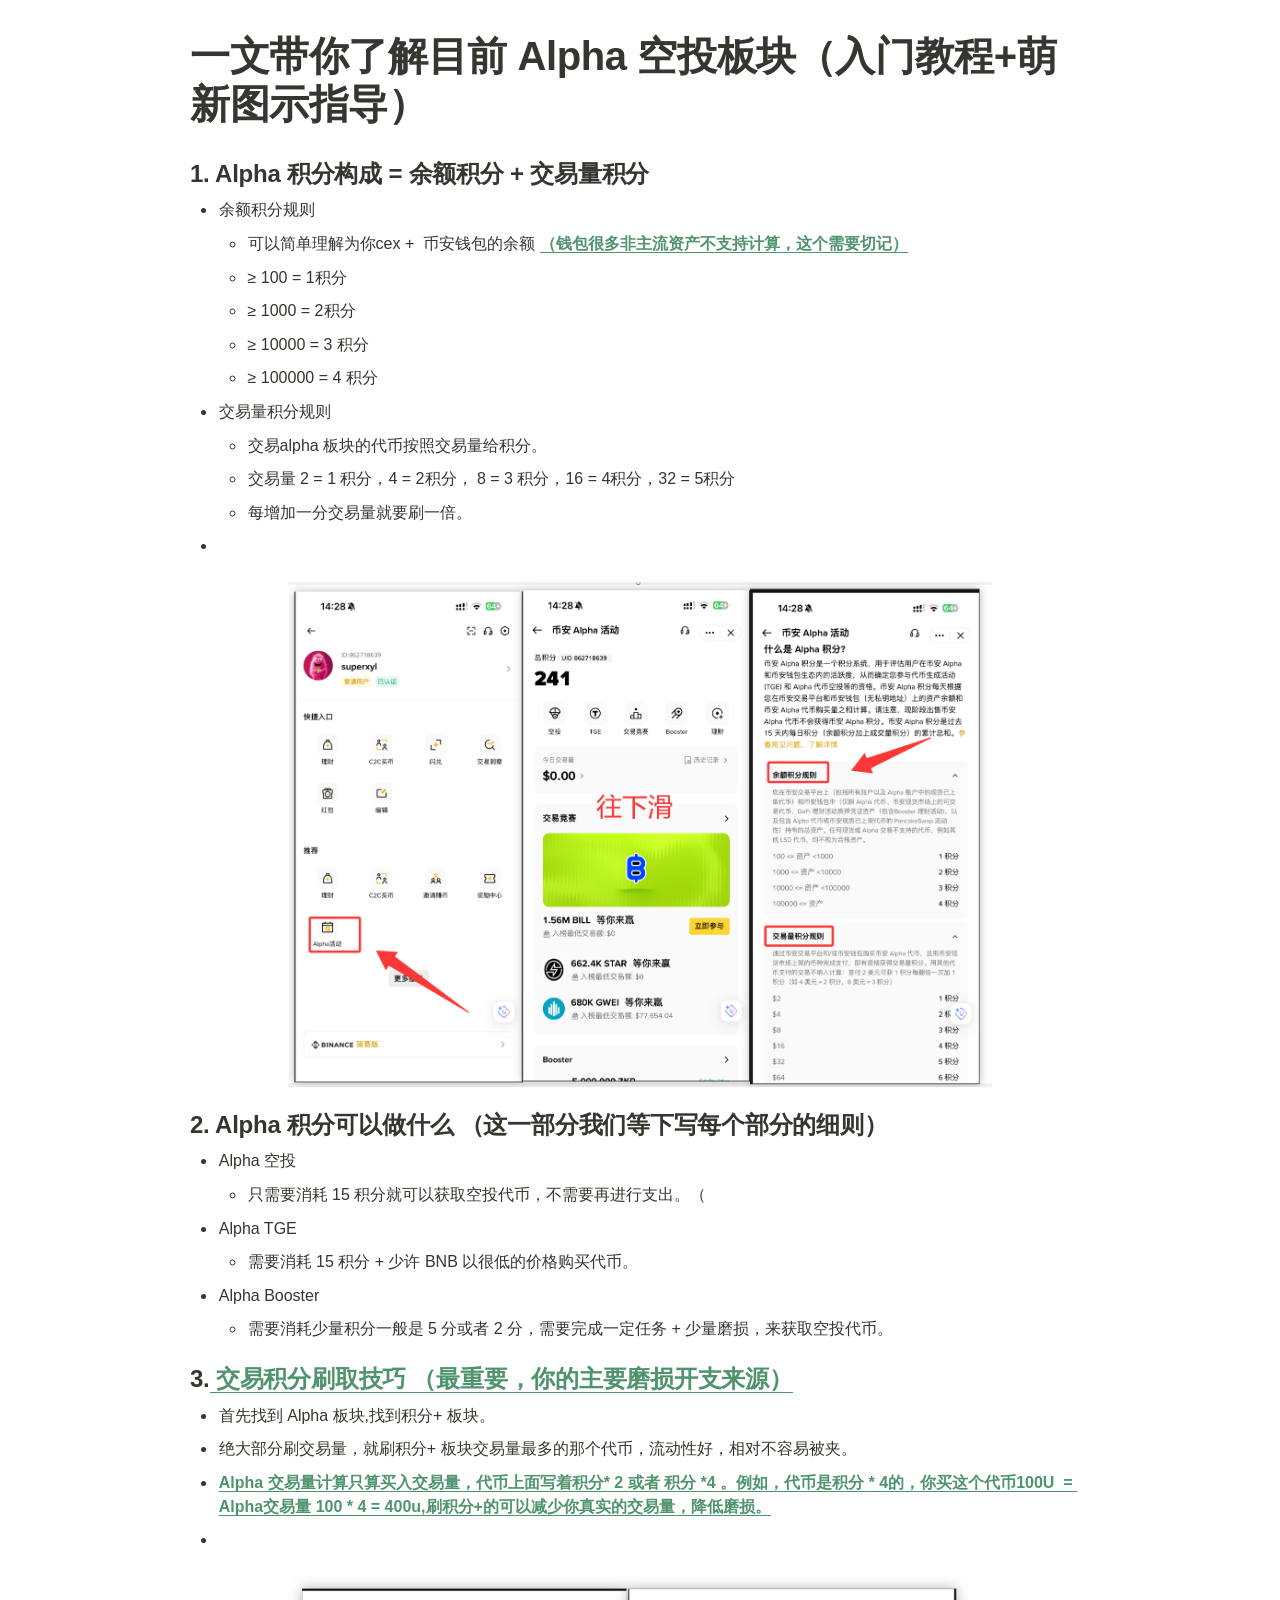
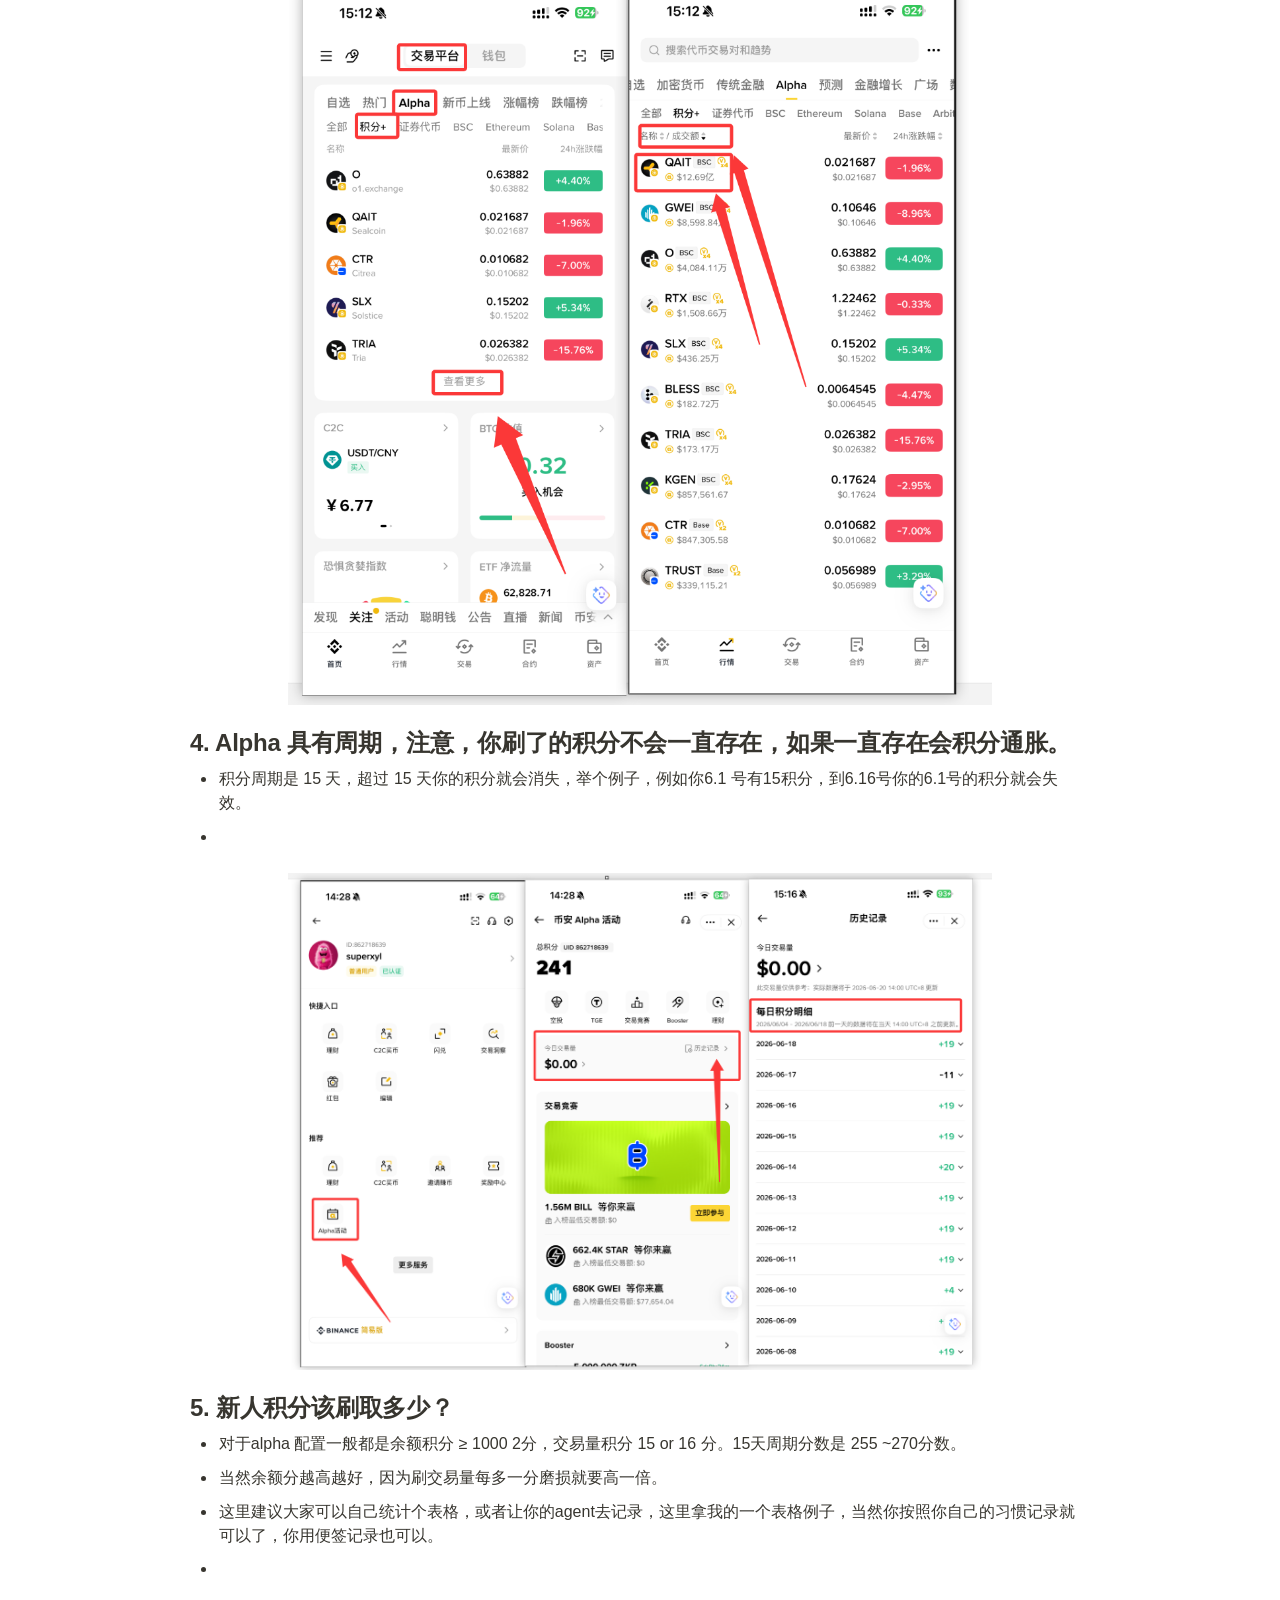
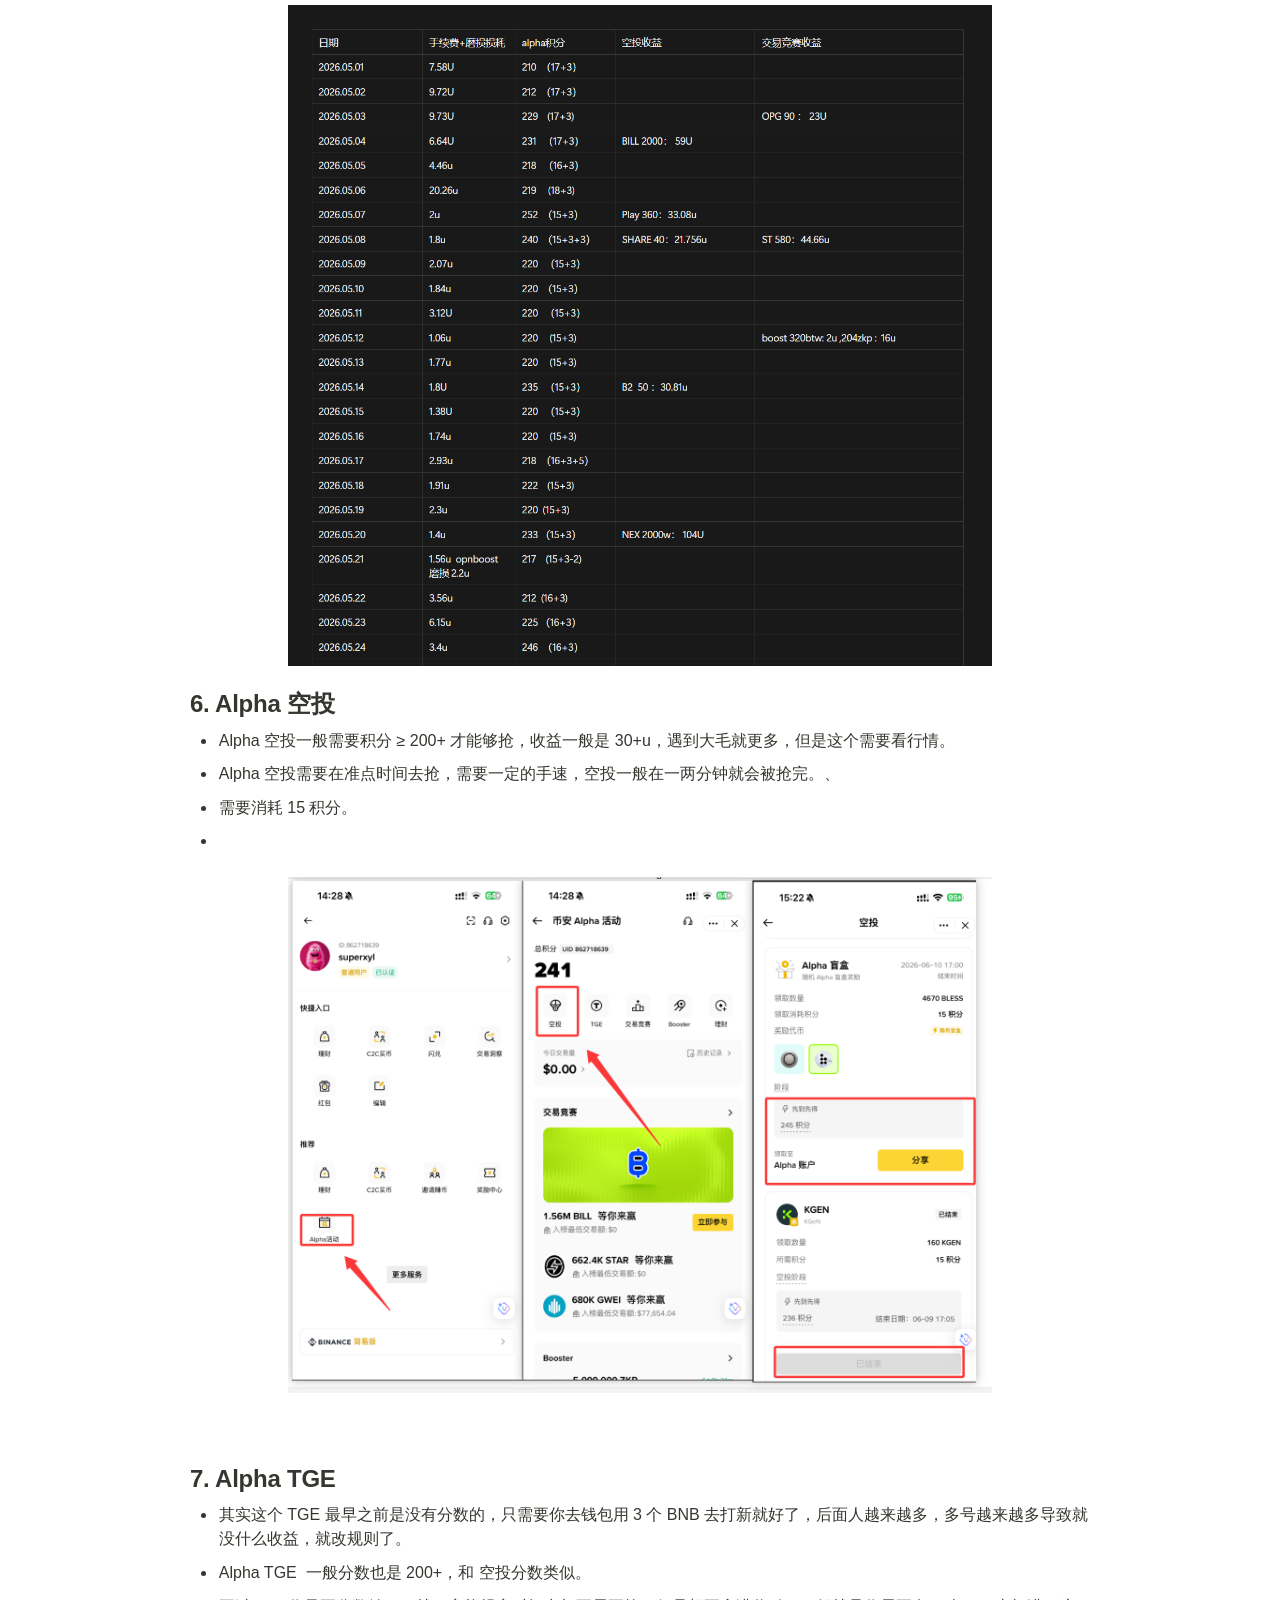
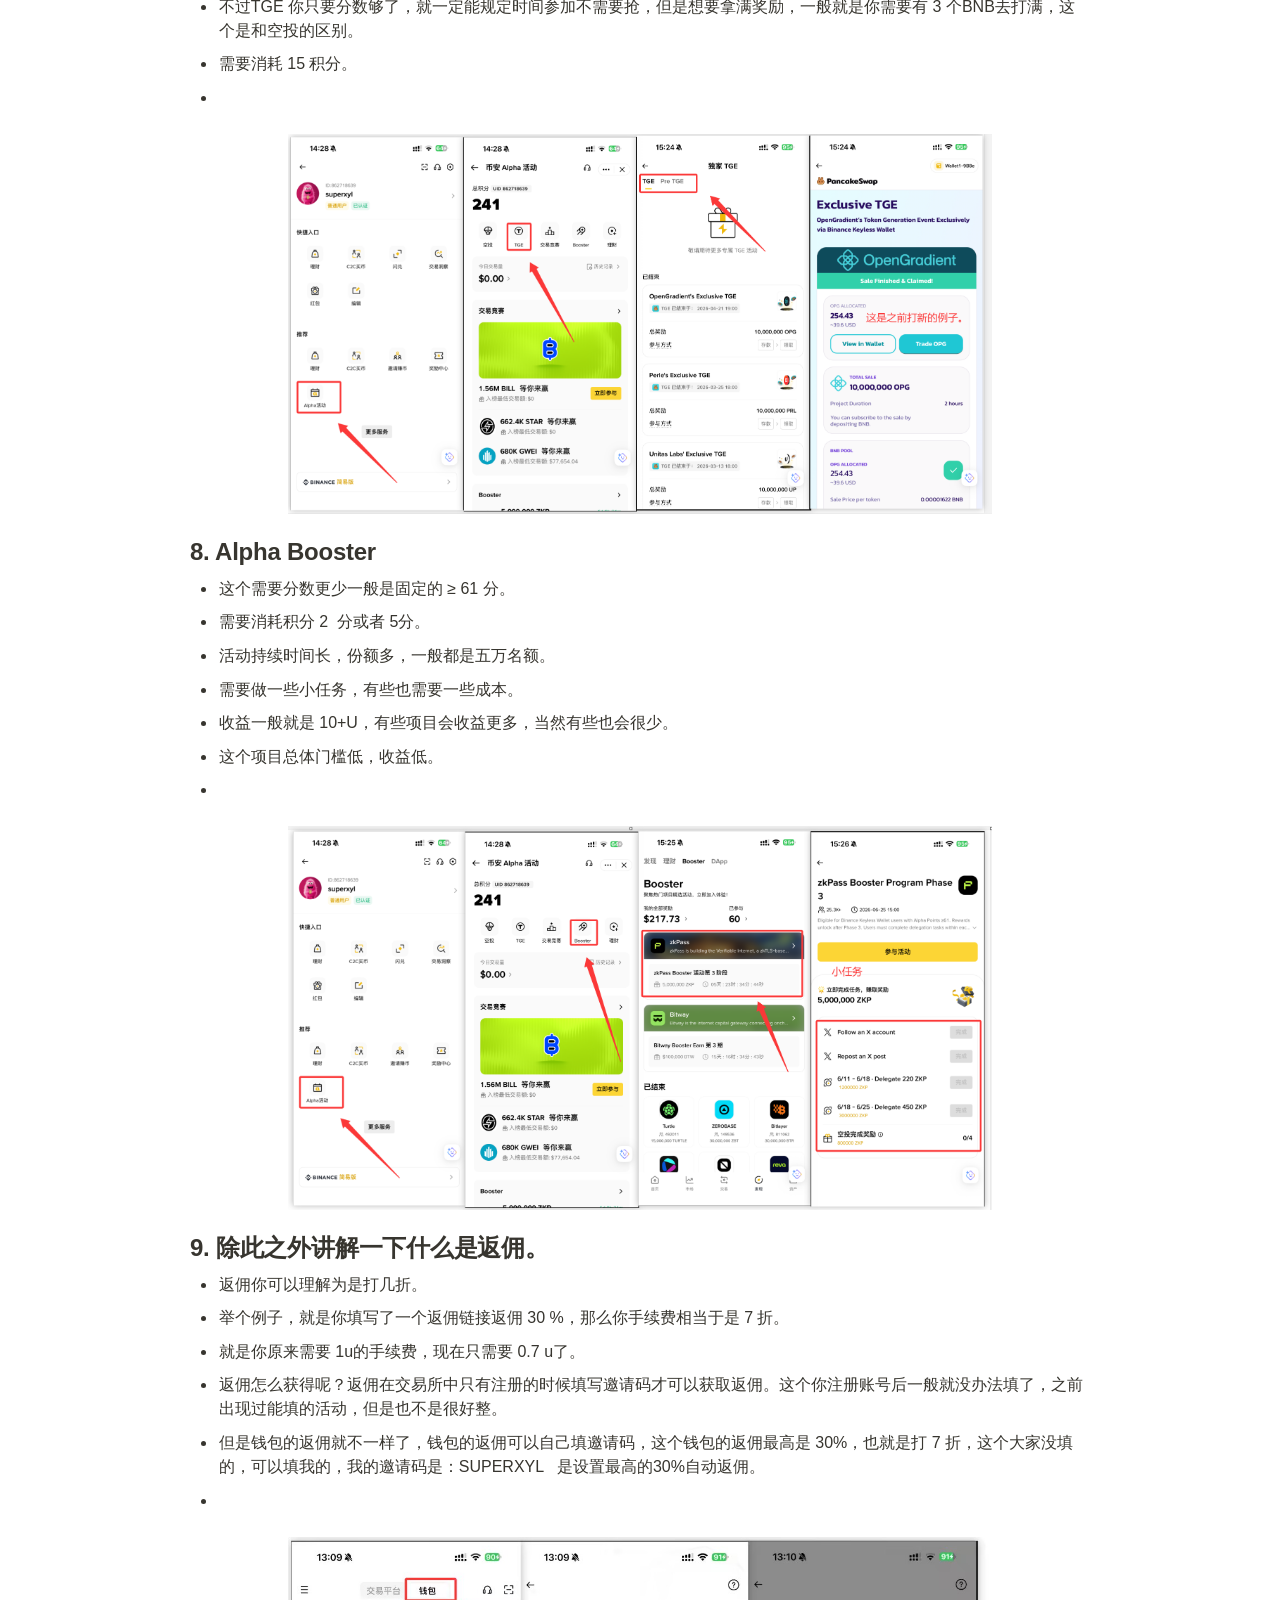
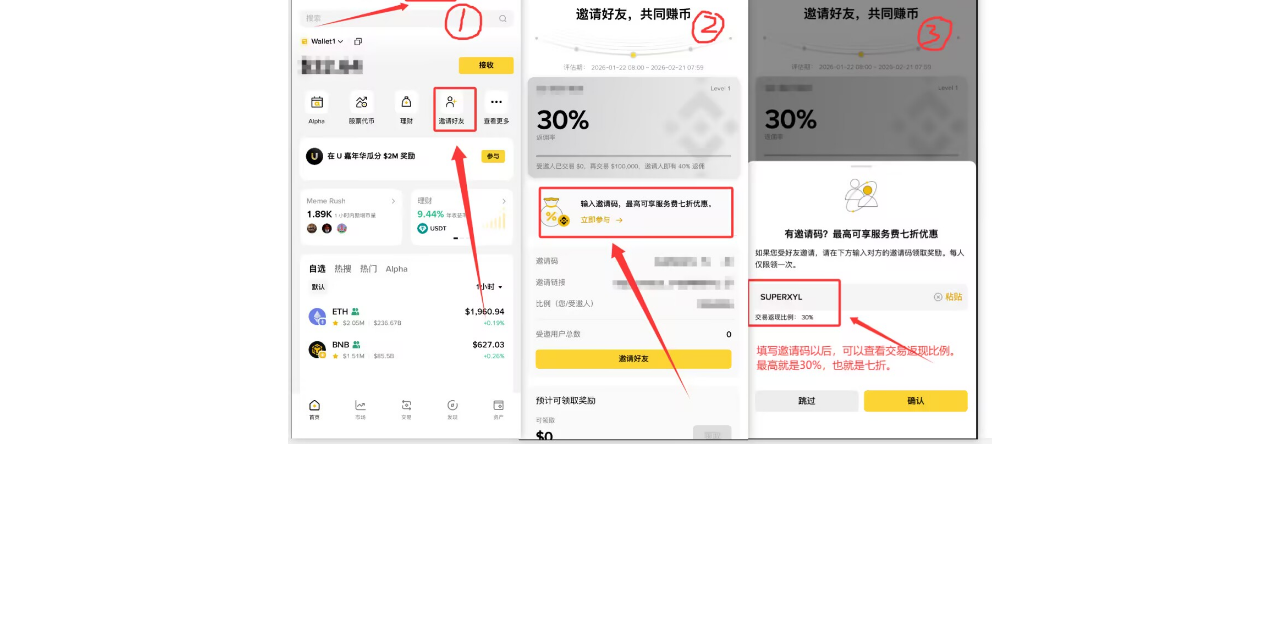
==== commit 3893e9e6: "Clean Alpha guide title" ====
--- a/assets/tutorials/alpha-notion/index.html
+++ b/assets/tutorials/alpha-notion/index.html
@@ -1,4 +1,4 @@
-<html><head><meta http-equiv="Content-Type" content="text/html; charset=utf-8"/><title>一文带你了解目前所有 Alpha 空投板块（入门教程+萌新图示指导）</title><style>
+﻿<html><head><meta http-equiv="Content-Type" content="text/html; charset=utf-8"/><title>一文带你了解目前 Alpha 空投板块（入门教程+萌新图示指导）</title><style>
 /* cspell:disable-file */
 /* webkit printing magic: print all background colors */
 html {
@@ -740,7 +740,7 @@
 	background-image: url("data:image/svg+xml;charset=UTF-8,%3Csvg%20width%3D%2216%22%20height%3D%2216%22%20viewBox%3D%220%200%2016%2016%22%20fill%3D%22none%22%20xmlns%3D%22http%3A%2F%2Fwww.w3.org%2F2000%2Fsvg%22%3E%0A%3Crect%20x%3D%220.75%22%20y%3D%220.75%22%20width%3D%2214.5%22%20height%3D%2214.5%22%20fill%3D%22white%22%20stroke%3D%22%2336352F%22%20stroke-width%3D%221.5%22%2F%3E%0A%3C%2Fsvg%3E");
 }
 	
-</style></head><body><article id="3847eb8c-e132-800d-9463-ddf21a50b45d" class="page sans"><header><h1 class="page-title" dir="auto">一文带你了解目前所有 Alpha 空投板块（入门教程+萌新图示指导）</h1><p class="page-description" dir="auto"></p></header><div class="page-body"><div style="display:contents" dir="auto"><h2 id="3847eb8c-e132-80e0-8a97-e5e31a679a03" class="">1. Alpha 积分构成 = 余额积分 + 交易量积分</h2></div><div style="display:contents" dir="auto"><ul id="3847eb8c-e132-8072-8ea9-e61024bc5255" class="bulleted-list"><li style="list-style-type:disc">余额积分规则<div style="display:contents" dir="auto"><ul id="3847eb8c-e132-80a6-a7ec-c802c606e088" class="bulleted-list"><li style="list-style-type:circle">可以简单理解为你cex +  币安钱包的余额 <mark class="highlight-teal"><strong><span style="border-bottom:0.05em solid">（钱包很多非主流资产不支持计算，这个需要切记）</span></strong></mark></li></ul></div><div style="display:contents" dir="auto"><ul id="3847eb8c-e132-80bd-b6e8-c25e17a3fdfe" class="bulleted-list"><li style="list-style-type:circle">≥ 100 = 1积分</li></ul></div><div style="display:contents" dir="auto"><ul id="3847eb8c-e132-8098-a21e-caf70ab46f22" class="bulleted-list"><li style="list-style-type:circle">≥ 1000 = 2积分</li></ul></div><div style="display:contents" dir="auto"><ul id="3847eb8c-e132-8030-85fe-c70f91c2daff" class="bulleted-list"><li style="list-style-type:circle">≥ 10000 = 3 积分</li></ul></div><div style="display:contents" dir="auto"><ul id="3847eb8c-e132-8006-97df-ced934ede4f1" class="bulleted-list"><li style="list-style-type:circle">≥ 100000 = 4 积分 </li></ul></div></li></ul></div><div style="display:contents" dir="auto"><ul id="3847eb8c-e132-80a9-bbb9-ef3836c485fb" class="bulleted-list"><li style="list-style-type:disc">交易量积分规则<div style="display:contents" dir="auto"><ul id="3847eb8c-e132-8006-af65-fdecef931852" class="bulleted-list"><li style="list-style-type:circle">交易alpha 板块的代币按照交易量给积分。</li></ul></div><div style="display:contents" dir="auto"><ul id="3847eb8c-e132-8089-9e0c-fda98c993a7c" class="bulleted-list"><li style="list-style-type:circle">交易量 2 = 1 积分，4 = 2积分， 8 = 3 积分，16 = 4积分，32 = 5积分</li></ul></div><div style="display:contents" dir="auto"><ul id="3847eb8c-e132-8065-9c22-c973fedbf82f" class="bulleted-list"><li style="list-style-type:circle">每增加一分交易量就要刷一倍。  </li></ul></div></li></ul></div><div style="display:contents" dir="auto"><ul id="3847eb8c-e132-80e5-9ed4-c2829a090872" class="bulleted-list"><li style="list-style-type:disc"></li></ul></div><div style="display:contents" dir="ltr"><figure id="3847eb8c-e132-807d-bcb5-fc4627f9f1b8" class="image"><a href="image.png"><img style="width:703.9874877929688px" src="image.png"/></a></figure></div><div style="display:contents" dir="auto"><h2 id="3847eb8c-e132-806d-89c8-df780613e0ce" class="">2. Alpha 积分可以做什么 （这一部分我们等下写每个部分的细则）</h2></div><div style="display:contents" dir="auto"><ul id="3847eb8c-e132-8071-9229-efd34a201cc2" class="bulleted-list"><li style="list-style-type:disc">Alpha 空投  <div style="display:contents" dir="auto"><ul id="3847eb8c-e132-8013-b0ad-e095e3db9263" class="bulleted-list"><li style="list-style-type:circle">只需要消耗 15 积分就可以获取空投代币，不需要再进行支出。（</li></ul></div></li></ul></div><div style="display:contents" dir="auto"><ul id="3847eb8c-e132-803b-a34b-d476f4745141" class="bulleted-list"><li style="list-style-type:disc">Alpha TGE<div style="display:contents" dir="auto"><ul id="3847eb8c-e132-80eb-9e25-e14b21af1e96" class="bulleted-list"><li style="list-style-type:circle">需要消耗 15 积分 + 少许 BNB 以很低的价格购买代币。</li></ul></div></li></ul></div><div style="display:contents" dir="auto"><ul id="3847eb8c-e132-8077-8340-dd9374e5c7b2" class="bulleted-list"><li style="list-style-type:disc">Alpha Booster<div style="display:contents" dir="auto"><ul id="3847eb8c-e132-801a-a009-c1a4e0ca714e" class="bulleted-list"><li style="list-style-type:circle">需要消耗少量积分一般是 5 分或者 2 分，需要完成一定任务 + 少量磨损，来获取空投代币。</li></ul></div></li></ul></div><div style="display:contents" dir="auto"><h2 id="3847eb8c-e132-8060-bedf-d38e1ebf51bd" class="">3.<mark class="highlight-teal"><strong><span style="border-bottom:0.05em solid"> 交易积分刷取技巧 （最重要，你的主要磨损开支来源）</span></strong></mark></h2></div><div style="display:contents" dir="auto"><ul id="3847eb8c-e132-80f1-b228-e484fea980c9" class="bulleted-list"><li style="list-style-type:disc">首先找到 Alpha 板块,找到积分+ 板块。</li></ul></div><div style="display:contents" dir="auto"><ul id="3847eb8c-e132-80b6-a8dc-cc18fa91ea94" class="bulleted-list"><li style="list-style-type:disc">绝大部分刷交易量，就刷积分+ 板块交易量最多的那个代币，流动性好，相对不容易被夹。</li></ul></div><div style="display:contents" dir="auto"><ul id="3847eb8c-e132-8020-b519-d1324b3f3d5c" class="bulleted-list"><li style="list-style-type:disc"><mark class="highlight-teal"><strong><span style="border-bottom:0.05em solid">Alpha 交易量计算只算买入交易量，代币上面写着积分* 2 或者 积分 *4 。例如，代币是积分 * 4的，你买这个代币100U  = Alpha交易量 100 * 4 = 400u,刷积分+的可以减少你真实的交易量，降低磨损。</span></strong></mark></li></ul></div><div style="display:contents" dir="auto"><ul id="3847eb8c-e132-80c9-bd13-ce036d5076a0" class="bulleted-list"><li style="list-style-type:disc"></li></ul></div><div style="display:contents" dir="ltr"><figure id="3847eb8c-e132-8026-bc86-f0108491f2dd" class="image"><a href="image%201.png"><img style="width:703.9874877929688px" src="image%201.png"/></a></figure></div><div style="display:contents" dir="auto"><h2 id="3847eb8c-e132-80e6-9d33-d78d89057d2b" class="">4. Alpha 具有周期，注意，你刷了的积分不会一直存在，如果一直存在会积分通胀。</h2></div><div style="display:contents" dir="auto"><ul id="3847eb8c-e132-8058-907e-f700ba48505c" class="bulleted-list"><li style="list-style-type:disc">积分周期是 15 天，超过 15 天你的积分就会消失，举个例子，例如你6.1 号有15积分，到6.16号你的6.1号的积分就会失效。</li></ul></div><div style="display:contents" dir="auto"><ul id="3847eb8c-e132-8001-9201-e8c686ffbe99" class="bulleted-list"><li style="list-style-type:disc"></li></ul></div><div style="display:contents" dir="ltr"><figure id="3847eb8c-e132-8099-a160-d8d4f5552f50" class="image"><a href="image%202.png"><img style="width:703.9874877929688px" src="image%202.png"/></a></figure></div><div style="display:contents" dir="auto"><h2 id="3847eb8c-e132-8033-8dca-d00b17e24529" class="">5. 新人积分该刷取多少？</h2></div><div style="display:contents" dir="auto"><ul id="3847eb8c-e132-80ac-92dd-e0339e31fcae" class="bulleted-list"><li style="list-style-type:disc">对于alpha 配置一般都是余额积分 ≥ 1000 2分，交易量积分 15 or 16 分。15天周期分数是 255 ~270分数。</li></ul></div><div style="display:contents" dir="auto"><ul id="3847eb8c-e132-806c-91de-ecd14edcd887" class="bulleted-list"><li style="list-style-type:disc">当然余额分越高越好，因为刷交易量每多一分磨损就要高一倍。</li></ul></div><div style="display:contents" dir="auto"><ul id="3847eb8c-e132-808d-a308-e1aa75309324" class="bulleted-list"><li style="list-style-type:disc">这里建议大家可以自己统计个表格，或者让你的agent去记录，这里拿我的一个表格例子，当然你按照你自己的习惯记录就可以了，你用便签记录也可以。</li></ul></div><div style="display:contents" dir="auto"><ul id="3847eb8c-e132-8005-8b08-f7f773c53b49" class="bulleted-list"><li style="list-style-type:disc"></li></ul></div><div style="display:contents" dir="ltr"><figure id="3847eb8c-e132-80dc-b9eb-ca29777823b2" class="image"><a href="image%203.png"><img style="width:703.9750366210938px" src="image%203.png"/></a></figure></div><div style="display:contents" dir="auto"><h2 id="3847eb8c-e132-80a4-b1d0-e2e8523e0d99" class="">6. Alpha 空投</h2></div><div style="display:contents" dir="auto"><ul id="3847eb8c-e132-8018-a25a-dbd0287504a6" class="bulleted-list"><li style="list-style-type:disc">Alpha 空投一般需要积分 ≥ 200+ 才能够抢，收益一般是 30+u，遇到大毛就更多，但是这个需要看行情。</li></ul></div><div style="display:contents" dir="auto"><ul id="3847eb8c-e132-8061-bfed-dfe932a393b8" class="bulleted-list"><li style="list-style-type:disc">Alpha 空投需要在准点时间去抢，需要一定的手速，空投一般在一两分钟就会被抢完。、</li></ul></div><div style="display:contents" dir="auto"><ul id="3847eb8c-e132-80e4-a747-e8e4a03f36cd" class="bulleted-list"><li style="list-style-type:disc">需要消耗 15 积分。</li></ul></div><div style="display:contents" dir="auto"><ul id="3847eb8c-e132-808a-957f-eb1473728201" class="bulleted-list"><li style="list-style-type:disc"></li></ul></div><div style="display:contents" dir="ltr"><figure id="3847eb8c-e132-80a9-a8f9-f6f869c47918" class="image"><a href="image%204.png"><img style="width:703.9874877929688px" src="image%204.png"/></a></figure></div><div style="display:contents" dir="auto"><p id="3847eb8c-e132-80d6-964d-cc1ee183652b" class="">
+</style></head><body><article id="3847eb8c-e132-800d-9463-ddf21a50b45d" class="page sans"><header><h1 class="page-title" dir="auto">一文带你了解目前 Alpha 空投板块（入门教程+萌新图示指导）</h1><p class="page-description" dir="auto"></p></header><div class="page-body"><div style="display:contents" dir="auto"><h2 id="3847eb8c-e132-80e0-8a97-e5e31a679a03" class="">1. Alpha 积分构成 = 余额积分 + 交易量积分</h2></div><div style="display:contents" dir="auto"><ul id="3847eb8c-e132-8072-8ea9-e61024bc5255" class="bulleted-list"><li style="list-style-type:disc">余额积分规则<div style="display:contents" dir="auto"><ul id="3847eb8c-e132-80a6-a7ec-c802c606e088" class="bulleted-list"><li style="list-style-type:circle">可以简单理解为你cex +  币安钱包的余额 <mark class="highlight-teal"><strong><span style="border-bottom:0.05em solid">（钱包很多非主流资产不支持计算，这个需要切记）</span></strong></mark></li></ul></div><div style="display:contents" dir="auto"><ul id="3847eb8c-e132-80bd-b6e8-c25e17a3fdfe" class="bulleted-list"><li style="list-style-type:circle">≥ 100 = 1积分</li></ul></div><div style="display:contents" dir="auto"><ul id="3847eb8c-e132-8098-a21e-caf70ab46f22" class="bulleted-list"><li style="list-style-type:circle">≥ 1000 = 2积分</li></ul></div><div style="display:contents" dir="auto"><ul id="3847eb8c-e132-8030-85fe-c70f91c2daff" class="bulleted-list"><li style="list-style-type:circle">≥ 10000 = 3 积分</li></ul></div><div style="display:contents" dir="auto"><ul id="3847eb8c-e132-8006-97df-ced934ede4f1" class="bulleted-list"><li style="list-style-type:circle">≥ 100000 = 4 积分 </li></ul></div></li></ul></div><div style="display:contents" dir="auto"><ul id="3847eb8c-e132-80a9-bbb9-ef3836c485fb" class="bulleted-list"><li style="list-style-type:disc">交易量积分规则<div style="display:contents" dir="auto"><ul id="3847eb8c-e132-8006-af65-fdecef931852" class="bulleted-list"><li style="list-style-type:circle">交易alpha 板块的代币按照交易量给积分。</li></ul></div><div style="display:contents" dir="auto"><ul id="3847eb8c-e132-8089-9e0c-fda98c993a7c" class="bulleted-list"><li style="list-style-type:circle">交易量 2 = 1 积分，4 = 2积分， 8 = 3 积分，16 = 4积分，32 = 5积分</li></ul></div><div style="display:contents" dir="auto"><ul id="3847eb8c-e132-8065-9c22-c973fedbf82f" class="bulleted-list"><li style="list-style-type:circle">每增加一分交易量就要刷一倍。  </li></ul></div></li></ul></div><div style="display:contents" dir="auto"><ul id="3847eb8c-e132-80e5-9ed4-c2829a090872" class="bulleted-list"><li style="list-style-type:disc"></li></ul></div><div style="display:contents" dir="ltr"><figure id="3847eb8c-e132-807d-bcb5-fc4627f9f1b8" class="image"><a href="image.png"><img style="width:703.9874877929688px" src="image.png"/></a></figure></div><div style="display:contents" dir="auto"><h2 id="3847eb8c-e132-806d-89c8-df780613e0ce" class="">2. Alpha 积分可以做什么 （这一部分我们等下写每个部分的细则）</h2></div><div style="display:contents" dir="auto"><ul id="3847eb8c-e132-8071-9229-efd34a201cc2" class="bulleted-list"><li style="list-style-type:disc">Alpha 空投  <div style="display:contents" dir="auto"><ul id="3847eb8c-e132-8013-b0ad-e095e3db9263" class="bulleted-list"><li style="list-style-type:circle">只需要消耗 15 积分就可以获取空投代币，不需要再进行支出。（</li></ul></div></li></ul></div><div style="display:contents" dir="auto"><ul id="3847eb8c-e132-803b-a34b-d476f4745141" class="bulleted-list"><li style="list-style-type:disc">Alpha TGE<div style="display:contents" dir="auto"><ul id="3847eb8c-e132-80eb-9e25-e14b21af1e96" class="bulleted-list"><li style="list-style-type:circle">需要消耗 15 积分 + 少许 BNB 以很低的价格购买代币。</li></ul></div></li></ul></div><div style="display:contents" dir="auto"><ul id="3847eb8c-e132-8077-8340-dd9374e5c7b2" class="bulleted-list"><li style="list-style-type:disc">Alpha Booster<div style="display:contents" dir="auto"><ul id="3847eb8c-e132-801a-a009-c1a4e0ca714e" class="bulleted-list"><li style="list-style-type:circle">需要消耗少量积分一般是 5 分或者 2 分，需要完成一定任务 + 少量磨损，来获取空投代币。</li></ul></div></li></ul></div><div style="display:contents" dir="auto"><h2 id="3847eb8c-e132-8060-bedf-d38e1ebf51bd" class="">3.<mark class="highlight-teal"><strong><span style="border-bottom:0.05em solid"> 交易积分刷取技巧 （最重要，你的主要磨损开支来源）</span></strong></mark></h2></div><div style="display:contents" dir="auto"><ul id="3847eb8c-e132-80f1-b228-e484fea980c9" class="bulleted-list"><li style="list-style-type:disc">首先找到 Alpha 板块,找到积分+ 板块。</li></ul></div><div style="display:contents" dir="auto"><ul id="3847eb8c-e132-80b6-a8dc-cc18fa91ea94" class="bulleted-list"><li style="list-style-type:disc">绝大部分刷交易量，就刷积分+ 板块交易量最多的那个代币，流动性好，相对不容易被夹。</li></ul></div><div style="display:contents" dir="auto"><ul id="3847eb8c-e132-8020-b519-d1324b3f3d5c" class="bulleted-list"><li style="list-style-type:disc"><mark class="highlight-teal"><strong><span style="border-bottom:0.05em solid">Alpha 交易量计算只算买入交易量，代币上面写着积分* 2 或者 积分 *4 。例如，代币是积分 * 4的，你买这个代币100U  = Alpha交易量 100 * 4 = 400u,刷积分+的可以减少你真实的交易量，降低磨损。</span></strong></mark></li></ul></div><div style="display:contents" dir="auto"><ul id="3847eb8c-e132-80c9-bd13-ce036d5076a0" class="bulleted-list"><li style="list-style-type:disc"></li></ul></div><div style="display:contents" dir="ltr"><figure id="3847eb8c-e132-8026-bc86-f0108491f2dd" class="image"><a href="image%201.png"><img style="width:703.9874877929688px" src="image%201.png"/></a></figure></div><div style="display:contents" dir="auto"><h2 id="3847eb8c-e132-80e6-9d33-d78d89057d2b" class="">4. Alpha 具有周期，注意，你刷了的积分不会一直存在，如果一直存在会积分通胀。</h2></div><div style="display:contents" dir="auto"><ul id="3847eb8c-e132-8058-907e-f700ba48505c" class="bulleted-list"><li style="list-style-type:disc">积分周期是 15 天，超过 15 天你的积分就会消失，举个例子，例如你6.1 号有15积分，到6.16号你的6.1号的积分就会失效。</li></ul></div><div style="display:contents" dir="auto"><ul id="3847eb8c-e132-8001-9201-e8c686ffbe99" class="bulleted-list"><li style="list-style-type:disc"></li></ul></div><div style="display:contents" dir="ltr"><figure id="3847eb8c-e132-8099-a160-d8d4f5552f50" class="image"><a href="image%202.png"><img style="width:703.9874877929688px" src="image%202.png"/></a></figure></div><div style="display:contents" dir="auto"><h2 id="3847eb8c-e132-8033-8dca-d00b17e24529" class="">5. 新人积分该刷取多少？</h2></div><div style="display:contents" dir="auto"><ul id="3847eb8c-e132-80ac-92dd-e0339e31fcae" class="bulleted-list"><li style="list-style-type:disc">对于alpha 配置一般都是余额积分 ≥ 1000 2分，交易量积分 15 or 16 分。15天周期分数是 255 ~270分数。</li></ul></div><div style="display:contents" dir="auto"><ul id="3847eb8c-e132-806c-91de-ecd14edcd887" class="bulleted-list"><li style="list-style-type:disc">当然余额分越高越好，因为刷交易量每多一分磨损就要高一倍。</li></ul></div><div style="display:contents" dir="auto"><ul id="3847eb8c-e132-808d-a308-e1aa75309324" class="bulleted-list"><li style="list-style-type:disc">这里建议大家可以自己统计个表格，或者让你的agent去记录，这里拿我的一个表格例子，当然你按照你自己的习惯记录就可以了，你用便签记录也可以。</li></ul></div><div style="display:contents" dir="auto"><ul id="3847eb8c-e132-8005-8b08-f7f773c53b49" class="bulleted-list"><li style="list-style-type:disc"></li></ul></div><div style="display:contents" dir="ltr"><figure id="3847eb8c-e132-80dc-b9eb-ca29777823b2" class="image"><a href="image%203.png"><img style="width:703.9750366210938px" src="image%203.png"/></a></figure></div><div style="display:contents" dir="auto"><h2 id="3847eb8c-e132-80a4-b1d0-e2e8523e0d99" class="">6. Alpha 空投</h2></div><div style="display:contents" dir="auto"><ul id="3847eb8c-e132-8018-a25a-dbd0287504a6" class="bulleted-list"><li style="list-style-type:disc">Alpha 空投一般需要积分 ≥ 200+ 才能够抢，收益一般是 30+u，遇到大毛就更多，但是这个需要看行情。</li></ul></div><div style="display:contents" dir="auto"><ul id="3847eb8c-e132-8061-bfed-dfe932a393b8" class="bulleted-list"><li style="list-style-type:disc">Alpha 空投需要在准点时间去抢，需要一定的手速，空投一般在一两分钟就会被抢完。、</li></ul></div><div style="display:contents" dir="auto"><ul id="3847eb8c-e132-80e4-a747-e8e4a03f36cd" class="bulleted-list"><li style="list-style-type:disc">需要消耗 15 积分。</li></ul></div><div style="display:contents" dir="auto"><ul id="3847eb8c-e132-808a-957f-eb1473728201" class="bulleted-list"><li style="list-style-type:disc"></li></ul></div><div style="display:contents" dir="ltr"><figure id="3847eb8c-e132-80a9-a8f9-f6f869c47918" class="image"><a href="image%204.png"><img style="width:703.9874877929688px" src="image%204.png"/></a></figure></div><div style="display:contents" dir="auto"><p id="3847eb8c-e132-80d6-964d-cc1ee183652b" class="">
 </p></div><div style="display:contents" dir="auto"><h2 id="3847eb8c-e132-8092-9794-e52a0481c200" class="">7. Alpha TGE</h2></div><div style="display:contents" dir="auto"><ul id="3847eb8c-e132-804c-9e1e-cabc98cb5eae" class="bulleted-list"><li style="list-style-type:disc">其实这个 TGE 最早之前是没有分数的，只需要你去钱包用 3 个 BNB 去打新就好了，后面人越来越多，多号越来越多导致就没什么收益，就改规则了。</li></ul></div><div style="display:contents" dir="auto"><ul id="3847eb8c-e132-802b-82a5-c4aa70251294" class="bulleted-list"><li style="list-style-type:disc">Alpha TGE  一般分数也是 200+，和 空投分数类似。</li></ul></div><div style="display:contents" dir="auto"><ul id="3847eb8c-e132-80b8-a653-f4462f2843a0" class="bulleted-list"><li style="list-style-type:disc">不过TGE 你只要分数够了，就一定能规定时间参加不需要抢，但是想要拿满奖励，一般就是你需要有 3 个BNB去打满，这个是和空投的区别。</li></ul></div><div style="display:contents" dir="auto"><ul id="3847eb8c-e132-804d-8a3a-e9ba2945d8f2" class="bulleted-list"><li style="list-style-type:disc">需要消耗 15 积分。</li></ul></div><div style="display:contents" dir="auto"><ul id="3847eb8c-e132-804f-b455-fe4d59276fed" class="bulleted-list"><li style="list-style-type:disc"></li></ul></div><div style="display:contents" dir="ltr"><figure id="3847eb8c-e132-80a3-b640-e21f8285bded" class="image"><a href="image%205.png"><img style="width:703.9750366210938px" src="image%205.png"/></a></figure></div><div style="display:contents" dir="auto"><h2 id="3847eb8c-e132-80b2-872c-ea81dfe77d50" class="">8. Alpha Booster</h2></div><div style="display:contents" dir="auto"><ul id="3847eb8c-e132-8039-ab37-e5c2d98d6e78" class="bulleted-list"><li style="list-style-type:disc">这个需要分数更少一般是固定的 ≥ 61 分。</li></ul></div><div style="display:contents" dir="auto"><ul id="3847eb8c-e132-801e-94ff-ed223ad9e215" class="bulleted-list"><li style="list-style-type:disc">需要消耗积分 2  分或者 5分。</li></ul></div><div style="display:contents" dir="auto"><ul id="3847eb8c-e132-80d7-b6c6-e6e7b4d5bbd7" class="bulleted-list"><li style="list-style-type:disc">活动持续时间长，份额多，一般都是五万名额。</li></ul></div><div style="display:contents" dir="auto"><ul id="3847eb8c-e132-802b-9667-ca55f6dc0724" class="bulleted-list"><li style="list-style-type:disc">需要做一些小任务，有些也需要一些成本。</li></ul></div><div style="display:contents" dir="auto"><ul id="3847eb8c-e132-8037-97fb-f936d636c981" class="bulleted-list"><li style="list-style-type:disc">收益一般就是 10+U，有些项目会收益更多，当然有些也会很少。</li></ul></div><div style="display:contents" dir="auto"><ul id="3847eb8c-e132-80f0-8ea1-ca9dd5f37bb9" class="bulleted-list"><li style="list-style-type:disc">这个项目总体门槛低，收益低。</li></ul></div><div style="display:contents" dir="auto"><ul id="3847eb8c-e132-8080-8659-c48a531638dd" class="bulleted-list"><li style="list-style-type:disc"></li></ul></div><div style="display:contents" dir="ltr"><figure id="3847eb8c-e132-80fc-b03d-d65ad74b657e" class="image"><a href="image%206.png"><img style="width:703.9750366210938px" src="image%206.png"/></a></figure></div><div style="display:contents" dir="auto"><h2 id="3847eb8c-e132-8052-94d2-ffe84fd4716b" class="">9. 除此之外讲解一下什么是返佣。</h2></div><div style="display:contents" dir="auto"><ul id="3847eb8c-e132-8019-b971-f18793691cc4" class="bulleted-list"><li style="list-style-type:disc">返佣你可以理解为是打几折。</li></ul></div><div style="display:contents" dir="auto"><ul id="3847eb8c-e132-803f-8f42-cd0145ba809b" class="bulleted-list"><li style="list-style-type:disc">举个例子，就是你填写了一个返佣链接返佣 30 %，那么你手续费相当于是 7 折。</li></ul></div><div style="display:contents" dir="auto"><ul id="3847eb8c-e132-802a-b490-ffc3e6231970" class="bulleted-list"><li style="list-style-type:disc">就是你原来需要 1u的手续费，现在只需要 0.7 u了。</li></ul></div><div style="display:contents" dir="auto"><ul id="3847eb8c-e132-80b1-821a-f44c9ded7e96" class="bulleted-list"><li style="list-style-type:disc">返佣怎么获得呢？返佣在交易所中只有注册的时候填写邀请码才可以获取返佣。这个你注册账号后一般就没办法填了，之前出现过能填的活动，但是也不是很好整。</li></ul></div><div style="display:contents" dir="auto"><ul id="3847eb8c-e132-808f-a396-e45bfba01fba" class="bulleted-list"><li style="list-style-type:disc">但是钱包的返佣就不一样了，钱包的返佣可以自己填邀请码，这个钱包的返佣最高是 30%，也就是打 7 折，这个大家没填的，可以填我的，我的邀请码是：SUPERXYL   是设置最高的30%自动返佣。</li></ul></div><div style="display:contents" dir="auto"><ul id="3847eb8c-e132-80fe-9f66-e46525102a30" class="bulleted-list"><li style="list-style-type:disc"></li></ul></div><div style="display:contents" dir="ltr"><figure id="3847eb8c-e132-80a5-89c0-d2497644f724" class="image"><a href="5a2d386d17eabf3cfd3d6ded23e555c0_720.png"><img style="width:704px" src="5a2d386d17eabf3cfd3d6ded23e555c0_720.png"/></a></figure></div><div style="display:contents" dir="auto"><p id="3847eb8c-e132-80ef-9369-fd442131970d" class="">
 </p></div><div style="display:contents" dir="auto"><p id="3847eb8c-e132-803d-b5d4-e60838edb167" class="">
-</p></div><div style="display:contents" dir="auto"><p id="3847eb8c-e132-80ed-9c7e-f5e01f56f590" class=""> </p></div></div></article><span class="sans" style="font-size:14px;padding-top:2em"></span></body></html>+</p></div><div style="display:contents" dir="auto"><p id="3847eb8c-e132-80ed-9c7e-f5e01f56f590" class=""> </p></div></div></article><span class="sans" style="font-size:14px;padding-top:2em"></span></body></html>
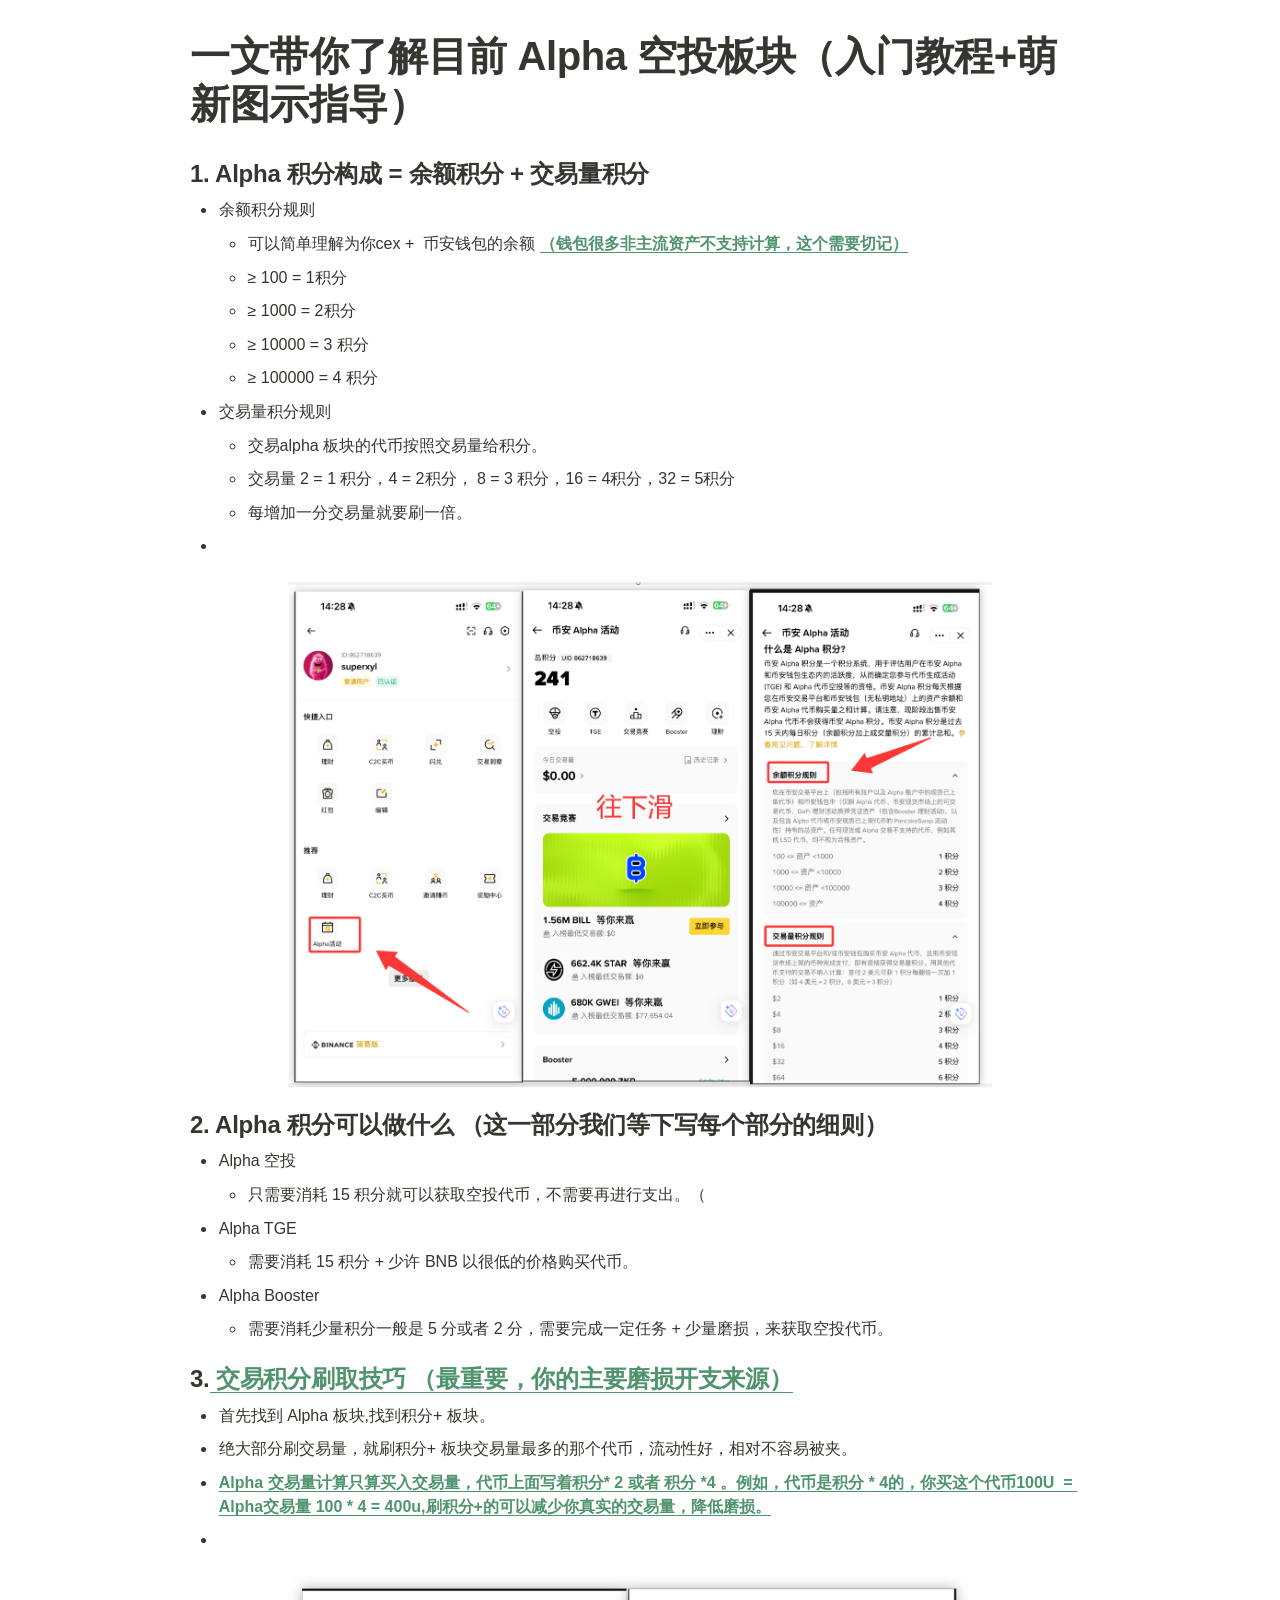
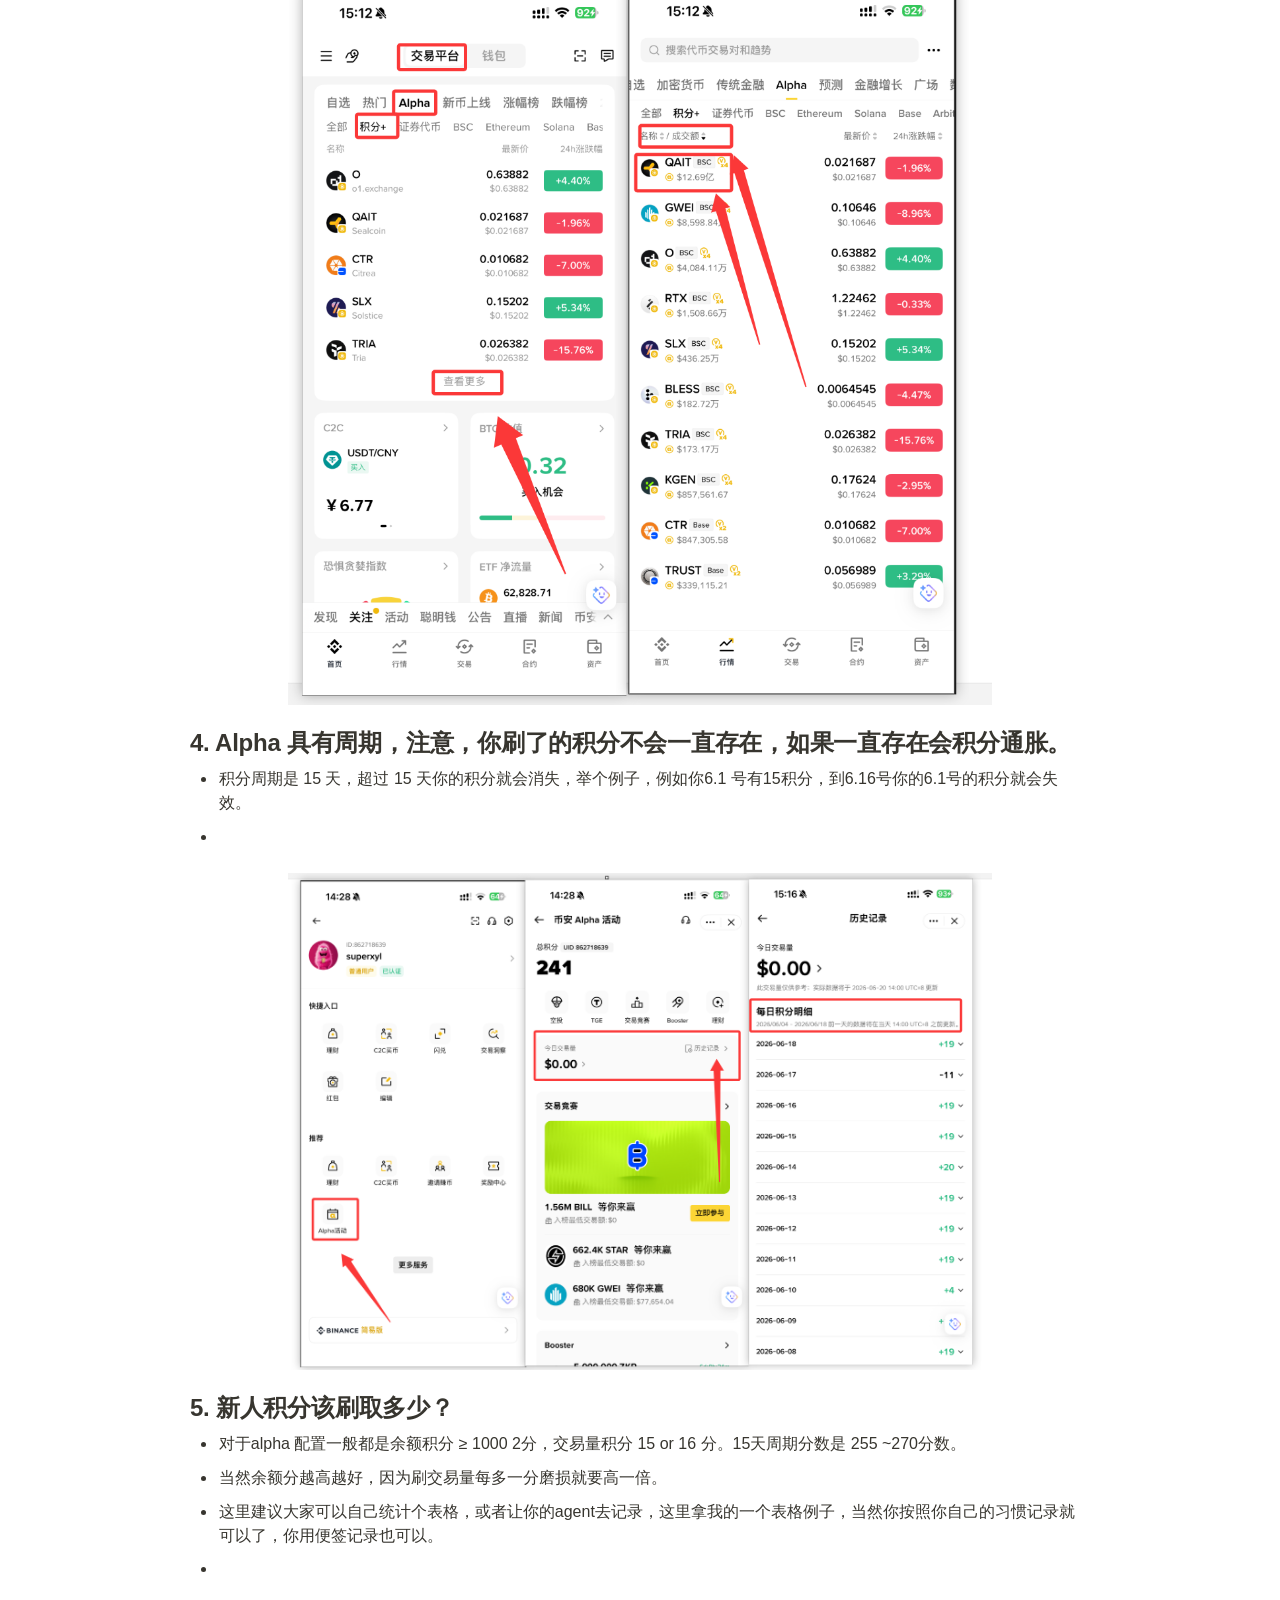
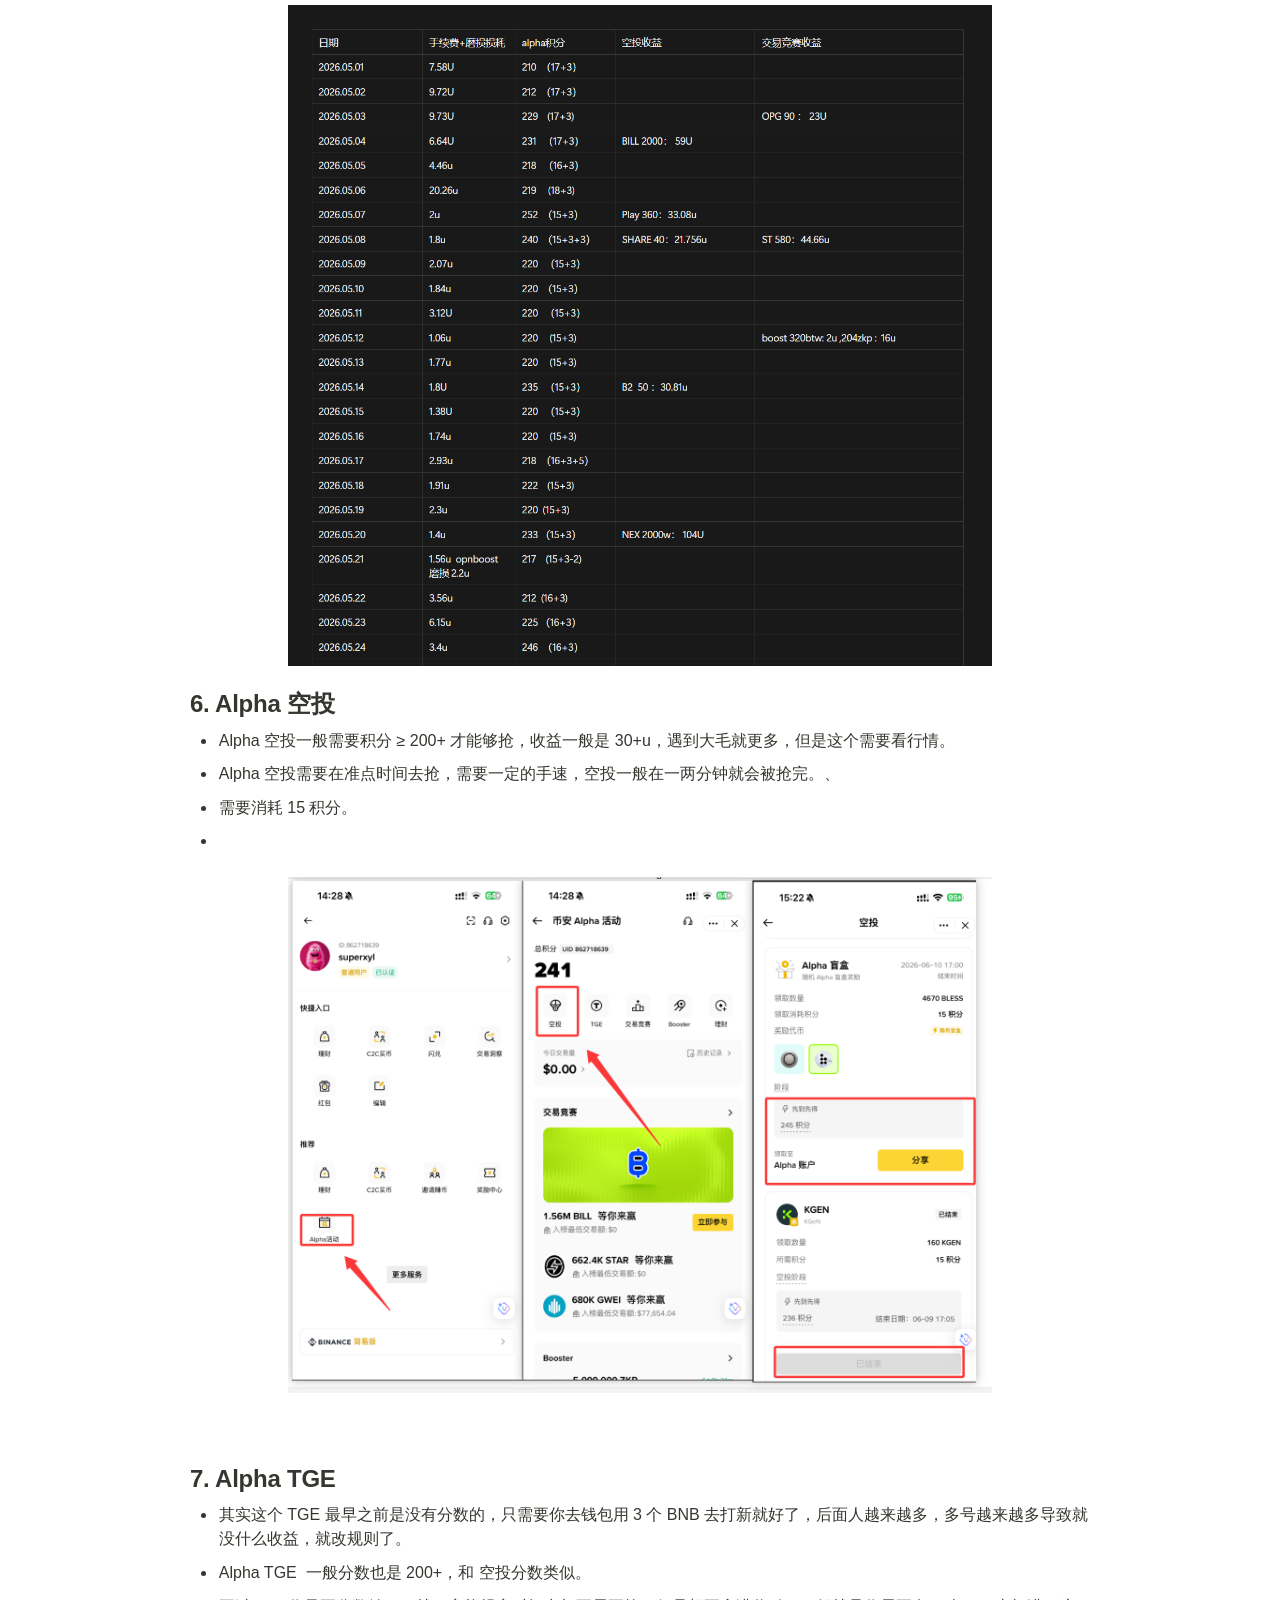
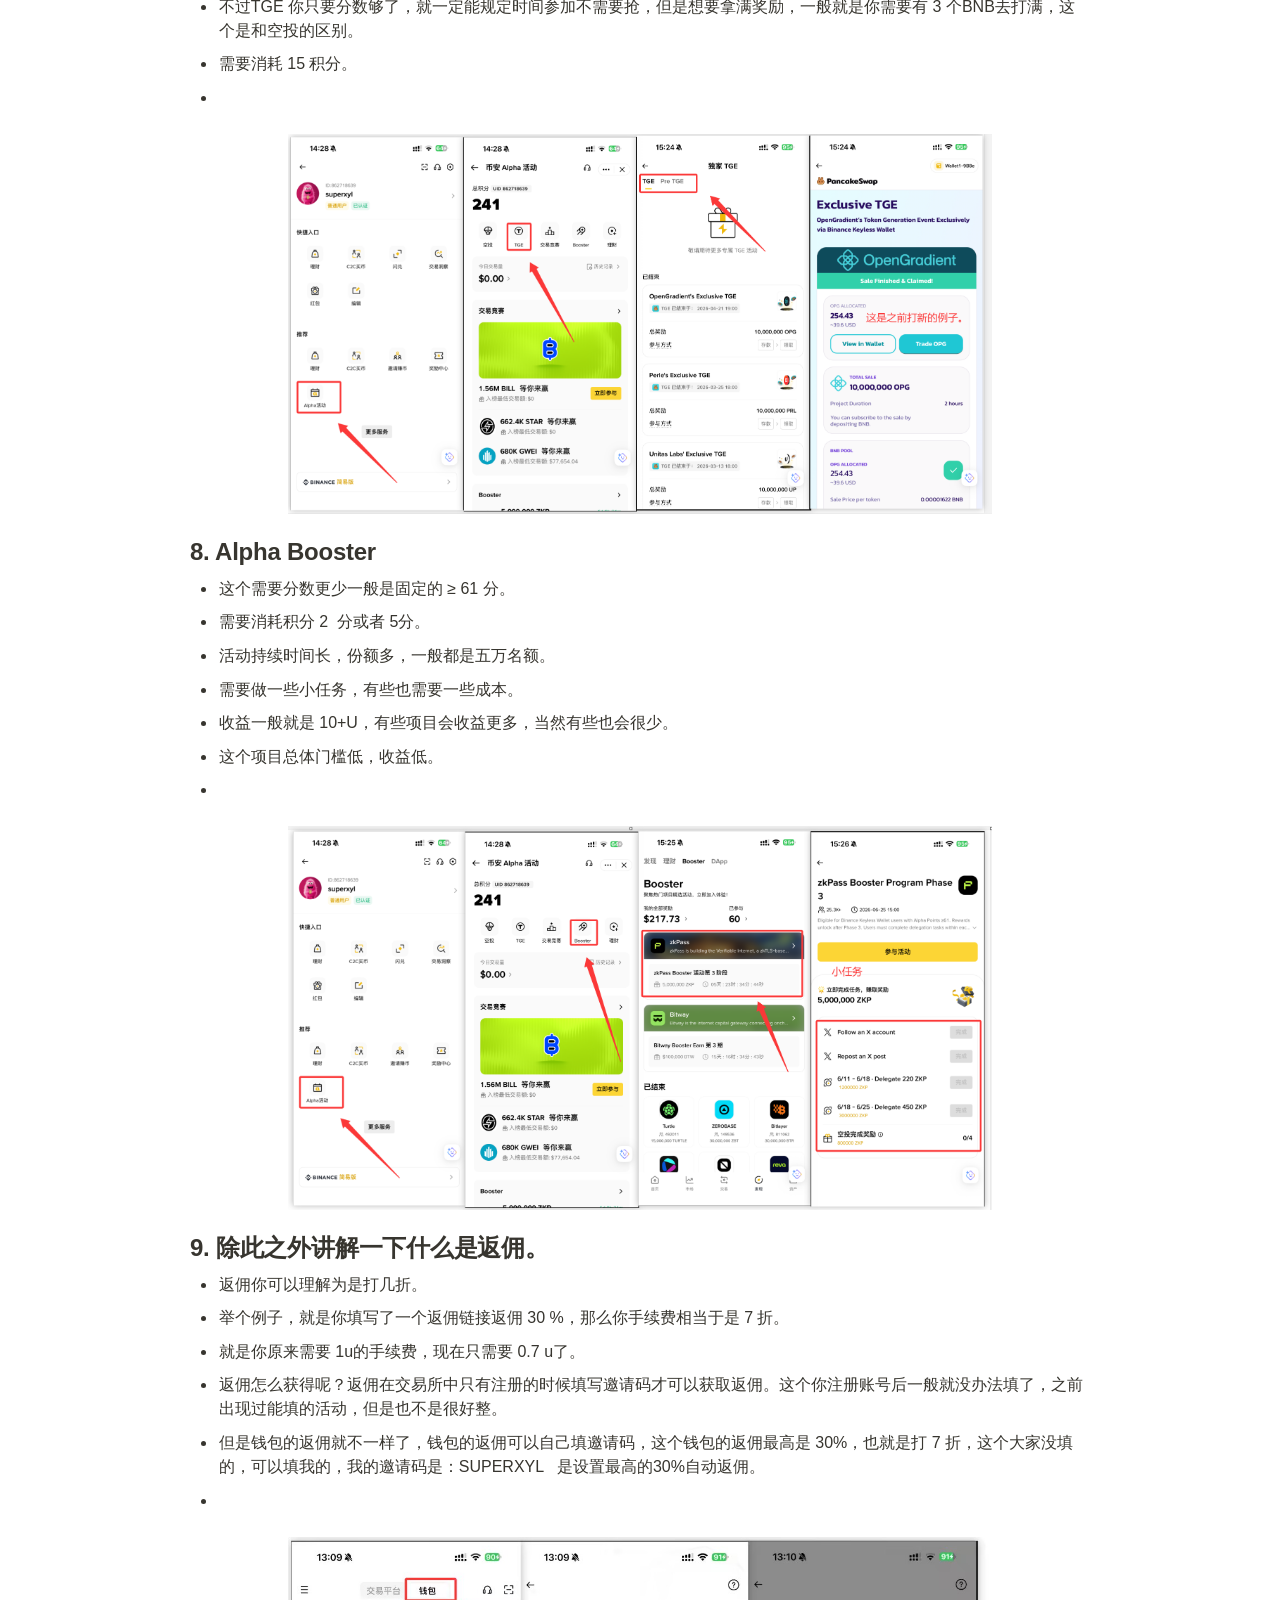
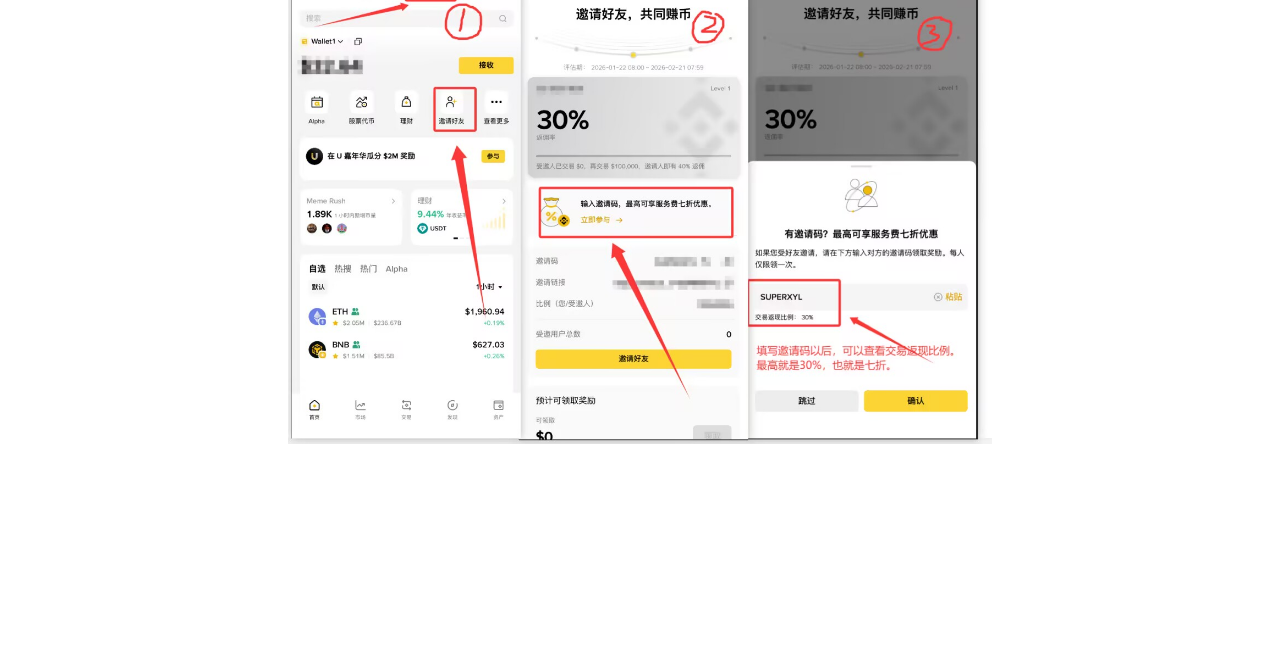
==== commit dfb11dbb: "Add tutorial image lightbox" ====
--- a/assets/tutorials/alpha-notion/index.html
+++ b/assets/tutorials/alpha-notion/index.html
@@ -739,8 +739,111 @@
 .checkbox-off {
 	background-image: url("data:image/svg+xml;charset=UTF-8,%3Csvg%20width%3D%2216%22%20height%3D%2216%22%20viewBox%3D%220%200%2016%2016%22%20fill%3D%22none%22%20xmlns%3D%22http%3A%2F%2Fwww.w3.org%2F2000%2Fsvg%22%3E%0A%3Crect%20x%3D%220.75%22%20y%3D%220.75%22%20width%3D%2214.5%22%20height%3D%2214.5%22%20fill%3D%22white%22%20stroke%3D%22%2336352F%22%20stroke-width%3D%221.5%22%2F%3E%0A%3C%2Fsvg%3E");
 }
-	
+
+
+
+.tutorial-lightbox {
+	position: fixed;
+	inset: 0;
+	z-index: 9999;
+	display: none;
+	align-items: center;
+	justify-content: center;
+	padding: 28px;
+	background: rgba(15, 15, 15, 0.82);
+	backdrop-filter: blur(2px);
+}
+.tutorial-lightbox.is-open {
+	display: flex;
+}
+.tutorial-lightbox img {
+	display: block;
+	max-width: min(96vw, 1280px);
+	max-height: 90vh;
+	width: auto;
+	height: auto;
+	object-fit: contain;
+	border-radius: 4px;
+	box-shadow: 0 18px 70px rgba(0, 0, 0, 0.45);
+	background: white;
+}
+.tutorial-lightbox-close {
+	position: fixed;
+	top: 18px;
+	right: 20px;
+	width: 40px;
+	height: 40px;
+	border: 0;
+	border-radius: 999px;
+	color: white;
+	background: rgba(0, 0, 0, 0.58);
+	font-size: 28px;
+	line-height: 38px;
+	cursor: pointer;
+}
+.tutorial-lightbox-close:hover {
+	background: rgba(0, 0, 0, 0.76);
+}
+figure.image a,
+figure a:has(img) {
+	cursor: zoom-in;
+}
+body.tutorial-lightbox-lock {
+	overflow: hidden;
+}
+
 </style></head><body><article id="3847eb8c-e132-800d-9463-ddf21a50b45d" class="page sans"><header><h1 class="page-title" dir="auto">一文带你了解目前 Alpha 空投板块（入门教程+萌新图示指导）</h1><p class="page-description" dir="auto"></p></header><div class="page-body"><div style="display:contents" dir="auto"><h2 id="3847eb8c-e132-80e0-8a97-e5e31a679a03" class="">1. Alpha 积分构成 = 余额积分 + 交易量积分</h2></div><div style="display:contents" dir="auto"><ul id="3847eb8c-e132-8072-8ea9-e61024bc5255" class="bulleted-list"><li style="list-style-type:disc">余额积分规则<div style="display:contents" dir="auto"><ul id="3847eb8c-e132-80a6-a7ec-c802c606e088" class="bulleted-list"><li style="list-style-type:circle">可以简单理解为你cex +  币安钱包的余额 <mark class="highlight-teal"><strong><span style="border-bottom:0.05em solid">（钱包很多非主流资产不支持计算，这个需要切记）</span></strong></mark></li></ul></div><div style="display:contents" dir="auto"><ul id="3847eb8c-e132-80bd-b6e8-c25e17a3fdfe" class="bulleted-list"><li style="list-style-type:circle">≥ 100 = 1积分</li></ul></div><div style="display:contents" dir="auto"><ul id="3847eb8c-e132-8098-a21e-caf70ab46f22" class="bulleted-list"><li style="list-style-type:circle">≥ 1000 = 2积分</li></ul></div><div style="display:contents" dir="auto"><ul id="3847eb8c-e132-8030-85fe-c70f91c2daff" class="bulleted-list"><li style="list-style-type:circle">≥ 10000 = 3 积分</li></ul></div><div style="display:contents" dir="auto"><ul id="3847eb8c-e132-8006-97df-ced934ede4f1" class="bulleted-list"><li style="list-style-type:circle">≥ 100000 = 4 积分 </li></ul></div></li></ul></div><div style="display:contents" dir="auto"><ul id="3847eb8c-e132-80a9-bbb9-ef3836c485fb" class="bulleted-list"><li style="list-style-type:disc">交易量积分规则<div style="display:contents" dir="auto"><ul id="3847eb8c-e132-8006-af65-fdecef931852" class="bulleted-list"><li style="list-style-type:circle">交易alpha 板块的代币按照交易量给积分。</li></ul></div><div style="display:contents" dir="auto"><ul id="3847eb8c-e132-8089-9e0c-fda98c993a7c" class="bulleted-list"><li style="list-style-type:circle">交易量 2 = 1 积分，4 = 2积分， 8 = 3 积分，16 = 4积分，32 = 5积分</li></ul></div><div style="display:contents" dir="auto"><ul id="3847eb8c-e132-8065-9c22-c973fedbf82f" class="bulleted-list"><li style="list-style-type:circle">每增加一分交易量就要刷一倍。  </li></ul></div></li></ul></div><div style="display:contents" dir="auto"><ul id="3847eb8c-e132-80e5-9ed4-c2829a090872" class="bulleted-list"><li style="list-style-type:disc"></li></ul></div><div style="display:contents" dir="ltr"><figure id="3847eb8c-e132-807d-bcb5-fc4627f9f1b8" class="image"><a href="image.png"><img style="width:703.9874877929688px" src="image.png"/></a></figure></div><div style="display:contents" dir="auto"><h2 id="3847eb8c-e132-806d-89c8-df780613e0ce" class="">2. Alpha 积分可以做什么 （这一部分我们等下写每个部分的细则）</h2></div><div style="display:contents" dir="auto"><ul id="3847eb8c-e132-8071-9229-efd34a201cc2" class="bulleted-list"><li style="list-style-type:disc">Alpha 空投  <div style="display:contents" dir="auto"><ul id="3847eb8c-e132-8013-b0ad-e095e3db9263" class="bulleted-list"><li style="list-style-type:circle">只需要消耗 15 积分就可以获取空投代币，不需要再进行支出。（</li></ul></div></li></ul></div><div style="display:contents" dir="auto"><ul id="3847eb8c-e132-803b-a34b-d476f4745141" class="bulleted-list"><li style="list-style-type:disc">Alpha TGE<div style="display:contents" dir="auto"><ul id="3847eb8c-e132-80eb-9e25-e14b21af1e96" class="bulleted-list"><li style="list-style-type:circle">需要消耗 15 积分 + 少许 BNB 以很低的价格购买代币。</li></ul></div></li></ul></div><div style="display:contents" dir="auto"><ul id="3847eb8c-e132-8077-8340-dd9374e5c7b2" class="bulleted-list"><li style="list-style-type:disc">Alpha Booster<div style="display:contents" dir="auto"><ul id="3847eb8c-e132-801a-a009-c1a4e0ca714e" class="bulleted-list"><li style="list-style-type:circle">需要消耗少量积分一般是 5 分或者 2 分，需要完成一定任务 + 少量磨损，来获取空投代币。</li></ul></div></li></ul></div><div style="display:contents" dir="auto"><h2 id="3847eb8c-e132-8060-bedf-d38e1ebf51bd" class="">3.<mark class="highlight-teal"><strong><span style="border-bottom:0.05em solid"> 交易积分刷取技巧 （最重要，你的主要磨损开支来源）</span></strong></mark></h2></div><div style="display:contents" dir="auto"><ul id="3847eb8c-e132-80f1-b228-e484fea980c9" class="bulleted-list"><li style="list-style-type:disc">首先找到 Alpha 板块,找到积分+ 板块。</li></ul></div><div style="display:contents" dir="auto"><ul id="3847eb8c-e132-80b6-a8dc-cc18fa91ea94" class="bulleted-list"><li style="list-style-type:disc">绝大部分刷交易量，就刷积分+ 板块交易量最多的那个代币，流动性好，相对不容易被夹。</li></ul></div><div style="display:contents" dir="auto"><ul id="3847eb8c-e132-8020-b519-d1324b3f3d5c" class="bulleted-list"><li style="list-style-type:disc"><mark class="highlight-teal"><strong><span style="border-bottom:0.05em solid">Alpha 交易量计算只算买入交易量，代币上面写着积分* 2 或者 积分 *4 。例如，代币是积分 * 4的，你买这个代币100U  = Alpha交易量 100 * 4 = 400u,刷积分+的可以减少你真实的交易量，降低磨损。</span></strong></mark></li></ul></div><div style="display:contents" dir="auto"><ul id="3847eb8c-e132-80c9-bd13-ce036d5076a0" class="bulleted-list"><li style="list-style-type:disc"></li></ul></div><div style="display:contents" dir="ltr"><figure id="3847eb8c-e132-8026-bc86-f0108491f2dd" class="image"><a href="image%201.png"><img style="width:703.9874877929688px" src="image%201.png"/></a></figure></div><div style="display:contents" dir="auto"><h2 id="3847eb8c-e132-80e6-9d33-d78d89057d2b" class="">4. Alpha 具有周期，注意，你刷了的积分不会一直存在，如果一直存在会积分通胀。</h2></div><div style="display:contents" dir="auto"><ul id="3847eb8c-e132-8058-907e-f700ba48505c" class="bulleted-list"><li style="list-style-type:disc">积分周期是 15 天，超过 15 天你的积分就会消失，举个例子，例如你6.1 号有15积分，到6.16号你的6.1号的积分就会失效。</li></ul></div><div style="display:contents" dir="auto"><ul id="3847eb8c-e132-8001-9201-e8c686ffbe99" class="bulleted-list"><li style="list-style-type:disc"></li></ul></div><div style="display:contents" dir="ltr"><figure id="3847eb8c-e132-8099-a160-d8d4f5552f50" class="image"><a href="image%202.png"><img style="width:703.9874877929688px" src="image%202.png"/></a></figure></div><div style="display:contents" dir="auto"><h2 id="3847eb8c-e132-8033-8dca-d00b17e24529" class="">5. 新人积分该刷取多少？</h2></div><div style="display:contents" dir="auto"><ul id="3847eb8c-e132-80ac-92dd-e0339e31fcae" class="bulleted-list"><li style="list-style-type:disc">对于alpha 配置一般都是余额积分 ≥ 1000 2分，交易量积分 15 or 16 分。15天周期分数是 255 ~270分数。</li></ul></div><div style="display:contents" dir="auto"><ul id="3847eb8c-e132-806c-91de-ecd14edcd887" class="bulleted-list"><li style="list-style-type:disc">当然余额分越高越好，因为刷交易量每多一分磨损就要高一倍。</li></ul></div><div style="display:contents" dir="auto"><ul id="3847eb8c-e132-808d-a308-e1aa75309324" class="bulleted-list"><li style="list-style-type:disc">这里建议大家可以自己统计个表格，或者让你的agent去记录，这里拿我的一个表格例子，当然你按照你自己的习惯记录就可以了，你用便签记录也可以。</li></ul></div><div style="display:contents" dir="auto"><ul id="3847eb8c-e132-8005-8b08-f7f773c53b49" class="bulleted-list"><li style="list-style-type:disc"></li></ul></div><div style="display:contents" dir="ltr"><figure id="3847eb8c-e132-80dc-b9eb-ca29777823b2" class="image"><a href="image%203.png"><img style="width:703.9750366210938px" src="image%203.png"/></a></figure></div><div style="display:contents" dir="auto"><h2 id="3847eb8c-e132-80a4-b1d0-e2e8523e0d99" class="">6. Alpha 空投</h2></div><div style="display:contents" dir="auto"><ul id="3847eb8c-e132-8018-a25a-dbd0287504a6" class="bulleted-list"><li style="list-style-type:disc">Alpha 空投一般需要积分 ≥ 200+ 才能够抢，收益一般是 30+u，遇到大毛就更多，但是这个需要看行情。</li></ul></div><div style="display:contents" dir="auto"><ul id="3847eb8c-e132-8061-bfed-dfe932a393b8" class="bulleted-list"><li style="list-style-type:disc">Alpha 空投需要在准点时间去抢，需要一定的手速，空投一般在一两分钟就会被抢完。、</li></ul></div><div style="display:contents" dir="auto"><ul id="3847eb8c-e132-80e4-a747-e8e4a03f36cd" class="bulleted-list"><li style="list-style-type:disc">需要消耗 15 积分。</li></ul></div><div style="display:contents" dir="auto"><ul id="3847eb8c-e132-808a-957f-eb1473728201" class="bulleted-list"><li style="list-style-type:disc"></li></ul></div><div style="display:contents" dir="ltr"><figure id="3847eb8c-e132-80a9-a8f9-f6f869c47918" class="image"><a href="image%204.png"><img style="width:703.9874877929688px" src="image%204.png"/></a></figure></div><div style="display:contents" dir="auto"><p id="3847eb8c-e132-80d6-964d-cc1ee183652b" class="">
 </p></div><div style="display:contents" dir="auto"><h2 id="3847eb8c-e132-8092-9794-e52a0481c200" class="">7. Alpha TGE</h2></div><div style="display:contents" dir="auto"><ul id="3847eb8c-e132-804c-9e1e-cabc98cb5eae" class="bulleted-list"><li style="list-style-type:disc">其实这个 TGE 最早之前是没有分数的，只需要你去钱包用 3 个 BNB 去打新就好了，后面人越来越多，多号越来越多导致就没什么收益，就改规则了。</li></ul></div><div style="display:contents" dir="auto"><ul id="3847eb8c-e132-802b-82a5-c4aa70251294" class="bulleted-list"><li style="list-style-type:disc">Alpha TGE  一般分数也是 200+，和 空投分数类似。</li></ul></div><div style="display:contents" dir="auto"><ul id="3847eb8c-e132-80b8-a653-f4462f2843a0" class="bulleted-list"><li style="list-style-type:disc">不过TGE 你只要分数够了，就一定能规定时间参加不需要抢，但是想要拿满奖励，一般就是你需要有 3 个BNB去打满，这个是和空投的区别。</li></ul></div><div style="display:contents" dir="auto"><ul id="3847eb8c-e132-804d-8a3a-e9ba2945d8f2" class="bulleted-list"><li style="list-style-type:disc">需要消耗 15 积分。</li></ul></div><div style="display:contents" dir="auto"><ul id="3847eb8c-e132-804f-b455-fe4d59276fed" class="bulleted-list"><li style="list-style-type:disc"></li></ul></div><div style="display:contents" dir="ltr"><figure id="3847eb8c-e132-80a3-b640-e21f8285bded" class="image"><a href="image%205.png"><img style="width:703.9750366210938px" src="image%205.png"/></a></figure></div><div style="display:contents" dir="auto"><h2 id="3847eb8c-e132-80b2-872c-ea81dfe77d50" class="">8. Alpha Booster</h2></div><div style="display:contents" dir="auto"><ul id="3847eb8c-e132-8039-ab37-e5c2d98d6e78" class="bulleted-list"><li style="list-style-type:disc">这个需要分数更少一般是固定的 ≥ 61 分。</li></ul></div><div style="display:contents" dir="auto"><ul id="3847eb8c-e132-801e-94ff-ed223ad9e215" class="bulleted-list"><li style="list-style-type:disc">需要消耗积分 2  分或者 5分。</li></ul></div><div style="display:contents" dir="auto"><ul id="3847eb8c-e132-80d7-b6c6-e6e7b4d5bbd7" class="bulleted-list"><li style="list-style-type:disc">活动持续时间长，份额多，一般都是五万名额。</li></ul></div><div style="display:contents" dir="auto"><ul id="3847eb8c-e132-802b-9667-ca55f6dc0724" class="bulleted-list"><li style="list-style-type:disc">需要做一些小任务，有些也需要一些成本。</li></ul></div><div style="display:contents" dir="auto"><ul id="3847eb8c-e132-8037-97fb-f936d636c981" class="bulleted-list"><li style="list-style-type:disc">收益一般就是 10+U，有些项目会收益更多，当然有些也会很少。</li></ul></div><div style="display:contents" dir="auto"><ul id="3847eb8c-e132-80f0-8ea1-ca9dd5f37bb9" class="bulleted-list"><li style="list-style-type:disc">这个项目总体门槛低，收益低。</li></ul></div><div style="display:contents" dir="auto"><ul id="3847eb8c-e132-8080-8659-c48a531638dd" class="bulleted-list"><li style="list-style-type:disc"></li></ul></div><div style="display:contents" dir="ltr"><figure id="3847eb8c-e132-80fc-b03d-d65ad74b657e" class="image"><a href="image%206.png"><img style="width:703.9750366210938px" src="image%206.png"/></a></figure></div><div style="display:contents" dir="auto"><h2 id="3847eb8c-e132-8052-94d2-ffe84fd4716b" class="">9. 除此之外讲解一下什么是返佣。</h2></div><div style="display:contents" dir="auto"><ul id="3847eb8c-e132-8019-b971-f18793691cc4" class="bulleted-list"><li style="list-style-type:disc">返佣你可以理解为是打几折。</li></ul></div><div style="display:contents" dir="auto"><ul id="3847eb8c-e132-803f-8f42-cd0145ba809b" class="bulleted-list"><li style="list-style-type:disc">举个例子，就是你填写了一个返佣链接返佣 30 %，那么你手续费相当于是 7 折。</li></ul></div><div style="display:contents" dir="auto"><ul id="3847eb8c-e132-802a-b490-ffc3e6231970" class="bulleted-list"><li style="list-style-type:disc">就是你原来需要 1u的手续费，现在只需要 0.7 u了。</li></ul></div><div style="display:contents" dir="auto"><ul id="3847eb8c-e132-80b1-821a-f44c9ded7e96" class="bulleted-list"><li style="list-style-type:disc">返佣怎么获得呢？返佣在交易所中只有注册的时候填写邀请码才可以获取返佣。这个你注册账号后一般就没办法填了，之前出现过能填的活动，但是也不是很好整。</li></ul></div><div style="display:contents" dir="auto"><ul id="3847eb8c-e132-808f-a396-e45bfba01fba" class="bulleted-list"><li style="list-style-type:disc">但是钱包的返佣就不一样了，钱包的返佣可以自己填邀请码，这个钱包的返佣最高是 30%，也就是打 7 折，这个大家没填的，可以填我的，我的邀请码是：SUPERXYL   是设置最高的30%自动返佣。</li></ul></div><div style="display:contents" dir="auto"><ul id="3847eb8c-e132-80fe-9f66-e46525102a30" class="bulleted-list"><li style="list-style-type:disc"></li></ul></div><div style="display:contents" dir="ltr"><figure id="3847eb8c-e132-80a5-89c0-d2497644f724" class="image"><a href="5a2d386d17eabf3cfd3d6ded23e555c0_720.png"><img style="width:704px" src="5a2d386d17eabf3cfd3d6ded23e555c0_720.png"/></a></figure></div><div style="display:contents" dir="auto"><p id="3847eb8c-e132-80ef-9369-fd442131970d" class="">
 </p></div><div style="display:contents" dir="auto"><p id="3847eb8c-e132-803d-b5d4-e60838edb167" class="">
-</p></div><div style="display:contents" dir="auto"><p id="3847eb8c-e132-80ed-9c7e-f5e01f56f590" class=""> </p></div></div></article><span class="sans" style="font-size:14px;padding-top:2em"></span></body></html>
+</p></div><div style="display:contents" dir="auto"><p id="3847eb8c-e132-80ed-9c7e-f5e01f56f590" class=""> </p></div></div></article><span class="sans" style="font-size:14px;padding-top:2em"></span>
+<script>
+(() => {
+  const imageLinks = [...document.querySelectorAll('figure a')].filter((link) => link.querySelector('img'));
+  if (!imageLinks.length) return;
+
+  const lightbox = document.createElement('div');
+  lightbox.className = 'tutorial-lightbox';
+  lightbox.setAttribute('role', 'dialog');
+  lightbox.setAttribute('aria-modal', 'true');
+  lightbox.setAttribute('aria-label', '????');
+  lightbox.innerHTML = '<button class="tutorial-lightbox-close" type="button" aria-label="??????">?</button><img alt="">';
+  document.body.appendChild(lightbox);
+
+  const preview = lightbox.querySelector('img');
+  const closeButton = lightbox.querySelector('button');
+  let lastActive = null;
+
+  const close = () => {
+    lightbox.classList.remove('is-open');
+    document.body.classList.remove('tutorial-lightbox-lock');
+    preview.removeAttribute('src');
+    if (lastActive && typeof lastActive.focus === 'function') lastActive.focus();
+  };
+
+  const open = (link) => {
+    const img = link.querySelector('img');
+    lastActive = document.activeElement;
+    preview.src = link.href || img.currentSrc || img.src;
+    preview.alt = img.alt || '??????';
+    lightbox.classList.add('is-open');
+    document.body.classList.add('tutorial-lightbox-lock');
+    closeButton.focus();
+  };
+
+  imageLinks.forEach((link) => {
+    link.addEventListener('click', (event) => {
+      event.preventDefault();
+      open(link);
+    });
+  });
+
+  closeButton.addEventListener('click', close);
+  lightbox.addEventListener('click', (event) => {
+    if (event.target === lightbox) close();
+  });
+  document.addEventListener('keydown', (event) => {
+    if (event.key === 'Escape' && lightbox.classList.contains('is-open')) close();
+  });
+})();
+</script>
+</body></html>
